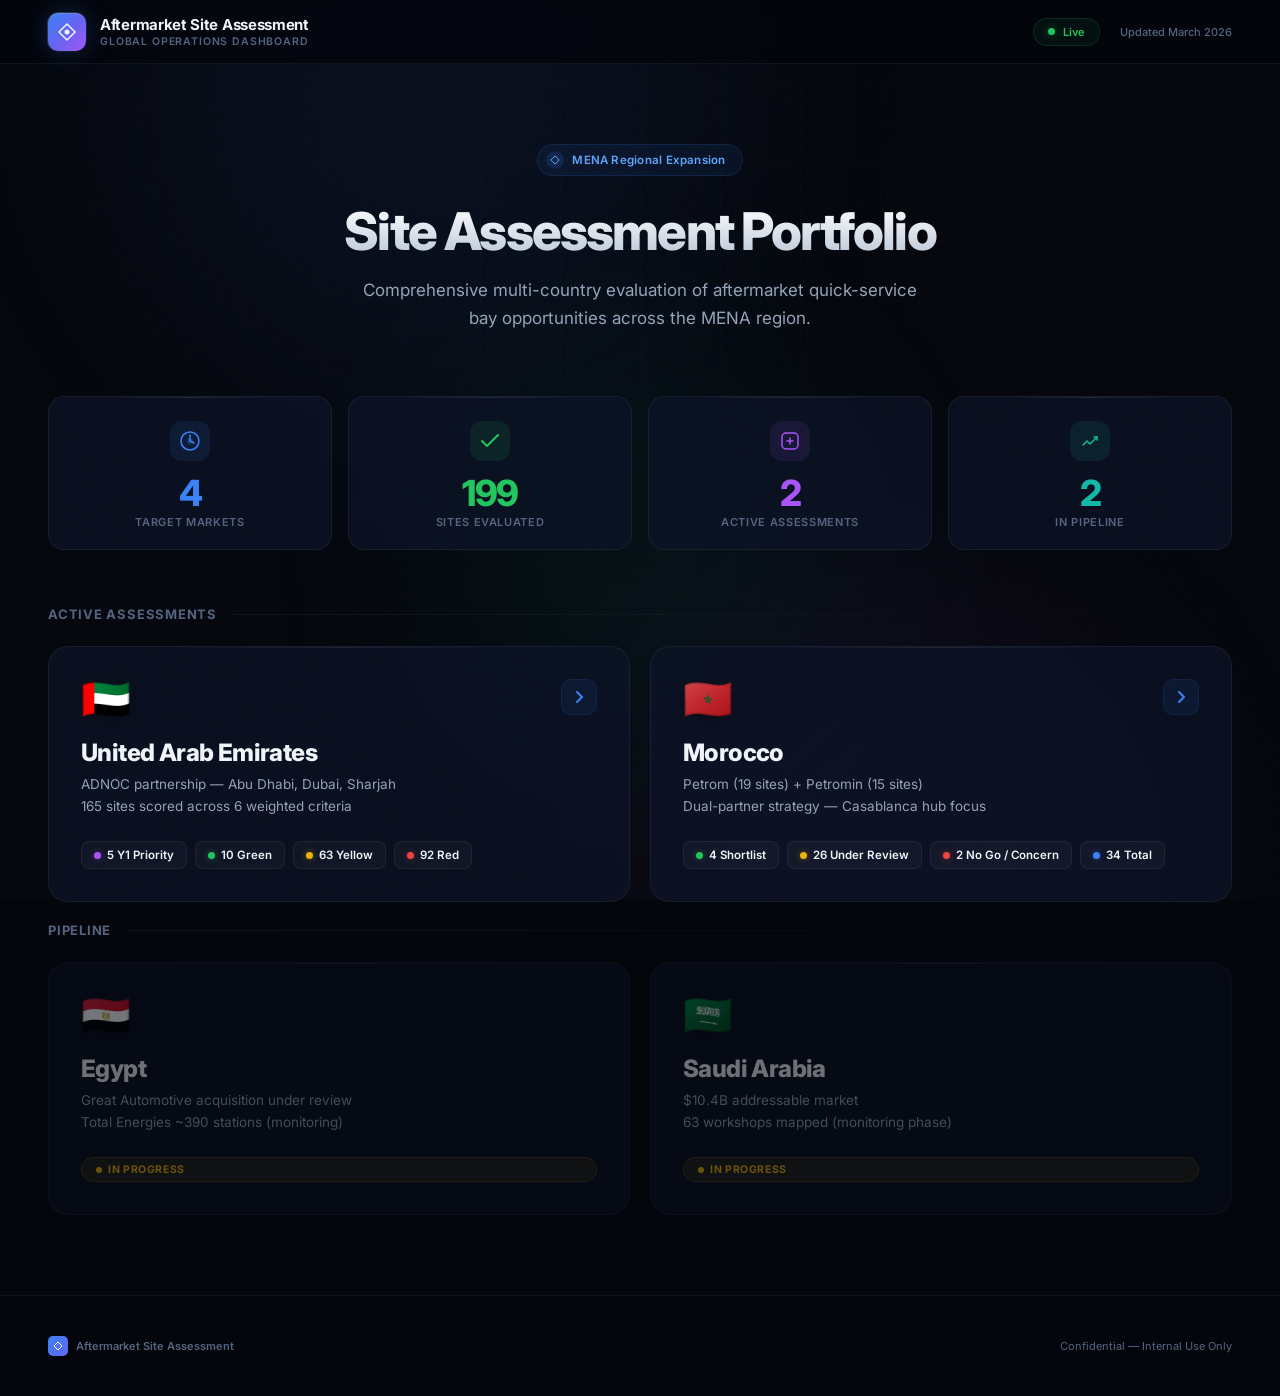
==== index.html @ eaaa72f8 "Aftermarket Site Assessment - UAE & Morocco Co-Authored-By: Claude Opus 4.6 (1M context) <noreply@an" ====
<!DOCTYPE html>
<html lang="en">
<head>
<meta charset="UTF-8">
<meta name="viewport" content="width=device-width, initial-scale=1.0">
<title>Aftermarket Site Assessment — Global Operations</title>
<style>
  @import url('https://fonts.googleapis.com/css2?family=Inter:wght@300;400;500;600;700;800;900&display=swap');

  *, *::before, *::after { box-sizing: border-box; margin: 0; padding: 0; }

  :root {
    --bg-primary: #04060c;
    --bg-secondary: #080c1a;
    --bg-card: rgba(14, 20, 40, 0.7);
    --bg-card-solid: #0e1428;
    --bg-card-hover: rgba(22, 30, 60, 0.8);
    --border: rgba(255,255,255,0.06);
    --border-hover: rgba(59, 130, 246, 0.3);
    --text-primary: #f0f4f8;
    --text-secondary: #94a3b8;
    --text-muted: #556480;
    --accent: #3b82f6;
    --accent-light: #60a5fa;
    --accent-soft: rgba(59, 130, 246, 0.08);
    --green: #22c55e;
    --green-soft: rgba(34,197,94,0.1);
    --yellow: #eab308;
    --yellow-soft: rgba(234,179,8,0.1);
    --red: #ef4444;
    --red-soft: rgba(239,68,68,0.1);
    --purple: #a855f7;
    --purple-soft: rgba(168,85,247,0.1);
    --teal: #14b8a6;
    --teal-soft: rgba(20,184,166,0.1);
    --glass: rgba(255,255,255,0.03);
    --glass-border: rgba(255,255,255,0.06);
  }

  html { scroll-behavior: smooth; }

  body {
    font-family: 'Inter', -apple-system, BlinkMacSystemFont, 'Segoe UI', sans-serif;
    background: var(--bg-primary);
    color: var(--text-primary);
    min-height: 100vh;
    overflow-x: hidden;
    -webkit-font-smoothing: antialiased;
    -moz-osx-font-smoothing: grayscale;
  }

  /* ─── Ambient Background ─── */
  .ambient-bg {
    position: fixed;
    inset: 0;
    z-index: 0;
    pointer-events: none;
    overflow: hidden;
  }

  .ambient-bg .orb {
    position: absolute;
    border-radius: 50%;
    filter: blur(120px);
    opacity: 0.07;
    animation: orbFloat 20s ease-in-out infinite;
  }

  .ambient-bg .orb-1 {
    width: 600px; height: 600px;
    background: #3b82f6;
    top: -200px; left: 10%;
    animation-delay: 0s;
  }

  .ambient-bg .orb-2 {
    width: 500px; height: 500px;
    background: #a855f7;
    bottom: -200px; right: 10%;
    animation-delay: -7s;
    animation-duration: 25s;
  }

  .ambient-bg .orb-3 {
    width: 400px; height: 400px;
    background: #14b8a6;
    top: 40%; left: 50%;
    transform: translateX(-50%);
    animation-delay: -14s;
    animation-duration: 30s;
  }

  @keyframes orbFloat {
    0%, 100% { transform: translate(0, 0) scale(1); }
    25% { transform: translate(40px, -30px) scale(1.05); }
    50% { transform: translate(-20px, 40px) scale(0.95); }
    75% { transform: translate(30px, 20px) scale(1.02); }
  }

  .grid-overlay {
    position: fixed;
    inset: 0;
    z-index: 0;
    pointer-events: none;
    background-image:
      linear-gradient(rgba(255,255,255,0.015) 1px, transparent 1px),
      linear-gradient(90deg, rgba(255,255,255,0.015) 1px, transparent 1px);
    background-size: 80px 80px;
    mask-image: radial-gradient(ellipse 70% 60% at 50% 30%, black 20%, transparent 70%);
    -webkit-mask-image: radial-gradient(ellipse 70% 60% at 50% 30%, black 20%, transparent 70%);
  }

  /* ─── Noise texture ─── */
  .noise {
    position: fixed;
    inset: 0;
    z-index: 0;
    pointer-events: none;
    opacity: 0.03;
    background-image: url("data:image/svg+xml,%3Csvg viewBox='0 0 256 256' xmlns='http://www.w3.org/2000/svg'%3E%3Cfilter id='noiseFilter'%3E%3CfeTurbulence type='fractalNoise' baseFrequency='0.9' numOctaves='4' stitchTiles='stitch'/%3E%3C/filter%3E%3Crect width='100%25' height='100%25' filter='url(%23noiseFilter)'/%3E%3C/svg%3E");
    background-repeat: repeat;
    background-size: 256px 256px;
  }

  /* ─── Top Navigation ─── */
  .top-bar {
    position: sticky;
    top: 0;
    z-index: 100;
    display: flex;
    align-items: center;
    justify-content: space-between;
    padding: 0 48px;
    height: 64px;
    border-bottom: 1px solid var(--border);
    background: rgba(4, 6, 12, 0.8);
    backdrop-filter: blur(24px) saturate(1.4);
    -webkit-backdrop-filter: blur(24px) saturate(1.4);
  }

  .brand {
    display: flex;
    align-items: center;
    gap: 14px;
  }

  .brand-mark {
    width: 38px;
    height: 38px;
    border-radius: 10px;
    background: linear-gradient(135deg, #3b82f6 0%, #6366f1 50%, #a855f7 100%);
    display: flex;
    align-items: center;
    justify-content: center;
    box-shadow: 0 0 24px rgba(59, 130, 246, 0.25), inset 0 1px 0 rgba(255,255,255,0.15);
    position: relative;
  }

  .brand-mark::after {
    content: '';
    position: absolute;
    inset: -1px;
    border-radius: 11px;
    background: linear-gradient(135deg, rgba(255,255,255,0.2), transparent);
    mask: linear-gradient(#000 0 0) content-box, linear-gradient(#000 0 0);
    -webkit-mask-composite: xor;
    mask-composite: exclude;
    padding: 1px;
  }

  .brand-text h1 {
    font-size: 15px;
    font-weight: 700;
    letter-spacing: -0.02em;
    color: var(--text-primary);
  }

  .brand-text p {
    font-size: 10.5px;
    color: var(--text-muted);
    letter-spacing: 0.08em;
    text-transform: uppercase;
    font-weight: 600;
    margin-top: 1px;
  }

  .nav-right {
    display: flex;
    align-items: center;
    gap: 20px;
  }

  .nav-status {
    display: flex;
    align-items: center;
    gap: 8px;
    padding: 6px 14px;
    border-radius: 100px;
    background: rgba(34,197,94,0.06);
    border: 1px solid rgba(34,197,94,0.15);
  }

  .status-dot {
    width: 7px;
    height: 7px;
    border-radius: 50%;
    background: var(--green);
    box-shadow: 0 0 8px rgba(34,197,94,0.5);
    animation: statusPulse 2.5s ease-in-out infinite;
  }

  @keyframes statusPulse {
    0%, 100% { opacity: 1; box-shadow: 0 0 6px rgba(34,197,94,0.4); }
    50% { opacity: 0.6; box-shadow: 0 0 12px rgba(34,197,94,0.6); }
  }

  .nav-status span {
    font-size: 11px;
    font-weight: 600;
    color: var(--green);
    letter-spacing: 0.01em;
  }

  .nav-date {
    font-size: 11px;
    color: var(--text-muted);
    font-weight: 500;
  }

  /* ─── Main Container ─── */
  .main {
    position: relative;
    z-index: 1;
    max-width: 1280px;
    margin: 0 auto;
    padding: 0 48px;
  }

  /* ─── Hero ─── */
  .hero {
    padding: 80px 0 64px;
    text-align: center;
    position: relative;
  }

  .hero-badge {
    display: inline-flex;
    align-items: center;
    gap: 8px;
    padding: 6px 16px 6px 8px;
    border-radius: 100px;
    background: var(--accent-soft);
    border: 1px solid rgba(59,130,246,0.15);
    margin-bottom: 28px;
    animation: fadeInUp 0.6s ease-out;
  }

  .hero-badge-dot {
    width: 18px;
    height: 18px;
    border-radius: 50%;
    background: rgba(59,130,246,0.15);
    display: flex;
    align-items: center;
    justify-content: center;
  }

  .hero-badge-dot svg {
    width: 10px;
    height: 10px;
  }

  .hero-badge span {
    font-size: 11.5px;
    font-weight: 600;
    color: var(--accent-light);
    letter-spacing: 0.02em;
  }

  .hero h2 {
    font-size: 52px;
    font-weight: 800;
    letter-spacing: -0.035em;
    line-height: 1.08;
    margin-bottom: 16px;
    background: linear-gradient(180deg, #ffffff 0%, #b8c5d6 100%);
    -webkit-background-clip: text;
    -webkit-text-fill-color: transparent;
    background-clip: text;
    animation: fadeInUp 0.6s ease-out 0.1s both;
  }

  .hero p {
    font-size: 17px;
    color: var(--text-secondary);
    max-width: 560px;
    margin: 0 auto;
    line-height: 1.65;
    font-weight: 400;
    animation: fadeInUp 0.6s ease-out 0.2s both;
  }

  @keyframes fadeInUp {
    from { opacity: 0; transform: translateY(16px); }
    to { opacity: 1; transform: translateY(0); }
  }

  /* ─── KPI Strip ─── */
  .kpi-strip {
    display: grid;
    grid-template-columns: repeat(4, 1fr);
    gap: 16px;
    margin-bottom: 56px;
    animation: fadeInUp 0.6s ease-out 0.3s both;
  }

  .kpi-card {
    position: relative;
    background: var(--bg-card);
    border: 1px solid var(--border);
    border-radius: 16px;
    padding: 24px 20px 20px;
    text-align: center;
    backdrop-filter: blur(12px);
    transition: all 0.3s cubic-bezier(0.4, 0, 0.2, 1);
    overflow: hidden;
  }

  .kpi-card::before {
    content: '';
    position: absolute;
    top: 0;
    left: 50%;
    transform: translateX(-50%);
    width: 60%;
    height: 1px;
    background: linear-gradient(90deg, transparent, rgba(255,255,255,0.1), transparent);
  }

  .kpi-card:hover {
    border-color: var(--border-hover);
    transform: translateY(-2px);
    box-shadow: 0 8px 32px rgba(59, 130, 246, 0.06);
  }

  .kpi-icon {
    width: 40px;
    height: 40px;
    border-radius: 12px;
    display: flex;
    align-items: center;
    justify-content: center;
    margin: 0 auto 14px;
  }

  .kpi-icon.blue { background: rgba(59,130,246,0.1); }
  .kpi-icon.green { background: rgba(34,197,94,0.1); }
  .kpi-icon.purple { background: rgba(168,85,247,0.1); }
  .kpi-icon.teal { background: rgba(20,184,166,0.1); }

  .kpi-val {
    font-size: 36px;
    font-weight: 800;
    letter-spacing: -0.03em;
    margin-bottom: 4px;
    line-height: 1;
  }

  .kpi-val.blue { color: var(--accent); }
  .kpi-val.green { color: var(--green); }
  .kpi-val.purple { color: var(--purple); }
  .kpi-val.teal { color: var(--teal); }

  .kpi-label {
    font-size: 11px;
    color: var(--text-muted);
    text-transform: uppercase;
    letter-spacing: 0.06em;
    font-weight: 600;
  }

  /* ─── Section Divider ─── */
  .section-header {
    display: flex;
    align-items: center;
    gap: 16px;
    margin-bottom: 24px;
    animation: fadeInUp 0.6s ease-out 0.4s both;
  }

  .section-header h3 {
    font-size: 13px;
    font-weight: 700;
    text-transform: uppercase;
    letter-spacing: 0.06em;
    color: var(--text-muted);
    white-space: nowrap;
  }

  .section-header .line {
    flex: 1;
    height: 1px;
    background: linear-gradient(90deg, var(--border), transparent);
  }

  /* ─── Country Cards ─── */
  .countries-grid {
    display: grid;
    grid-template-columns: repeat(2, 1fr);
    gap: 20px;
    margin-bottom: 20px;
    animation: fadeInUp 0.6s ease-out 0.45s both;
  }

  .country-card {
    position: relative;
    background: var(--bg-card);
    border: 1px solid var(--border);
    border-radius: 20px;
    padding: 32px;
    overflow: hidden;
    transition: all 0.35s cubic-bezier(0.4, 0, 0.2, 1);
    cursor: pointer;
    text-decoration: none;
    color: inherit;
    display: flex;
    flex-direction: column;
    backdrop-filter: blur(12px);
  }

  .country-card::before {
    content: '';
    position: absolute;
    inset: 0;
    border-radius: 20px;
    background: linear-gradient(135deg, rgba(59,130,246,0.04) 0%, transparent 50%);
    opacity: 0;
    transition: opacity 0.35s;
  }

  .country-card::after {
    content: '';
    position: absolute;
    top: 0;
    left: 20%;
    right: 20%;
    height: 1px;
    background: linear-gradient(90deg, transparent, rgba(255,255,255,0.08), transparent);
  }

  .country-card:hover {
    border-color: rgba(59,130,246,0.3);
    transform: translateY(-4px);
    box-shadow:
      0 16px 48px rgba(59, 130, 246, 0.08),
      0 0 0 1px rgba(59, 130, 246, 0.05);
  }

  .country-card:hover::before { opacity: 1; }

  .country-card.disabled {
    cursor: default;
    opacity: 0.45;
  }

  .country-card.disabled:hover {
    border-color: var(--border);
    transform: none;
    box-shadow: none;
  }

  .country-card.disabled:hover::before { opacity: 0; }

  .card-top {
    display: flex;
    align-items: flex-start;
    justify-content: space-between;
    margin-bottom: 20px;
  }

  .country-flag {
    font-size: 40px;
    line-height: 1;
    filter: drop-shadow(0 2px 8px rgba(0,0,0,0.3));
  }

  .country-arrow {
    width: 36px;
    height: 36px;
    border-radius: 10px;
    background: var(--accent-soft);
    border: 1px solid rgba(59,130,246,0.1);
    display: flex;
    align-items: center;
    justify-content: center;
    transition: all 0.25s;
    flex-shrink: 0;
  }

  .country-card:hover .country-arrow {
    background: var(--accent);
    border-color: var(--accent);
    box-shadow: 0 4px 16px rgba(59,130,246,0.3);
  }

  .country-card:hover .country-arrow svg path { stroke: #fff; }

  .country-name {
    font-size: 24px;
    font-weight: 800;
    letter-spacing: -0.025em;
    margin-bottom: 6px;
    line-height: 1.2;
  }

  .country-subtitle {
    font-size: 13.5px;
    color: var(--text-secondary);
    margin-bottom: 24px;
    line-height: 1.6;
  }

  .country-stats {
    display: flex;
    gap: 8px;
    flex-wrap: wrap;
    margin-top: auto;
  }

  .country-stat {
    display: flex;
    align-items: center;
    gap: 6px;
    font-size: 11.5px;
    font-weight: 600;
    padding: 6px 12px;
    border-radius: 8px;
    background: var(--glass);
    border: 1px solid var(--glass-border);
    transition: background 0.2s;
  }

  .country-card:hover .country-stat {
    background: rgba(255,255,255,0.05);
  }

  .stat-dot {
    width: 7px;
    height: 7px;
    border-radius: 50%;
    flex-shrink: 0;
  }

  .stat-dot.green { background: var(--green); box-shadow: 0 0 6px rgba(34,197,94,0.4); }
  .stat-dot.yellow { background: var(--yellow); box-shadow: 0 0 6px rgba(234,179,8,0.4); }
  .stat-dot.red { background: var(--red); box-shadow: 0 0 6px rgba(239,68,68,0.4); }
  .stat-dot.purple { background: var(--purple); box-shadow: 0 0 6px rgba(168,85,247,0.4); }
  .stat-dot.blue { background: var(--accent); box-shadow: 0 0 6px rgba(59,130,246,0.4); }

  .in-progress-badge {
    display: inline-flex;
    align-items: center;
    gap: 6px;
    padding: 5px 14px;
    border-radius: 100px;
    font-size: 10.5px;
    font-weight: 700;
    text-transform: uppercase;
    letter-spacing: 0.06em;
    background: var(--yellow-soft);
    color: var(--yellow);
    border: 1px solid rgba(234, 179, 8, 0.2);
    margin-top: auto;
  }

  .in-progress-badge::before {
    content: '';
    width: 6px;
    height: 6px;
    border-radius: 50%;
    background: var(--yellow);
    animation: statusPulse 2s infinite;
  }

  /* ─── Pipeline Section ─── */
  .pipeline-grid {
    display: grid;
    grid-template-columns: repeat(2, 1fr);
    gap: 20px;
    margin-bottom: 80px;
    animation: fadeInUp 0.6s ease-out 0.55s both;
  }

  /* ─── Footer ─── */
  .footer {
    text-align: center;
    padding: 40px 0;
    font-size: 11px;
    color: var(--text-muted);
    border-top: 1px solid var(--border);
    position: relative;
    z-index: 1;
  }

  .footer-inner {
    max-width: 1280px;
    margin: 0 auto;
    padding: 0 48px;
    display: flex;
    align-items: center;
    justify-content: space-between;
  }

  .footer-brand {
    display: flex;
    align-items: center;
    gap: 8px;
    font-weight: 600;
  }

  .footer-brand .mark {
    width: 20px;
    height: 20px;
    border-radius: 5px;
    background: linear-gradient(135deg, #3b82f6, #6366f1);
    display: flex;
    align-items: center;
    justify-content: center;
  }

  /* ─── Animated counter ─── */
  .counter { display: inline-block; }

  /* ─── Responsive ─── */
  @media (max-width: 1024px) {
    .main { padding: 0 32px; }
    .top-bar { padding: 0 32px; }
    .hero h2 { font-size: 40px; }
  }

  @media (max-width: 768px) {
    .main { padding: 0 20px; }
    .top-bar { padding: 0 20px; }
    .hero { padding: 48px 0 40px; }
    .hero h2 { font-size: 30px; }
    .hero p { font-size: 15px; }
    .kpi-strip { grid-template-columns: repeat(2, 1fr); gap: 10px; }
    .kpi-val { font-size: 28px; }
    .countries-grid, .pipeline-grid { grid-template-columns: 1fr; }
    .country-card { padding: 24px; }
    .country-name { font-size: 20px; }
    .footer-inner { flex-direction: column; gap: 12px; }
  }

  /* ─── Reveal animations ─── */
  .reveal {
    opacity: 0;
    transform: translateY(20px);
    transition: opacity 0.6s ease-out, transform 0.6s ease-out;
  }

  .reveal.visible {
    opacity: 1;
    transform: translateY(0);
  }
</style>
</head>
<body>

<div class="ambient-bg">
  <div class="orb orb-1"></div>
  <div class="orb orb-2"></div>
  <div class="orb orb-3"></div>
</div>
<div class="grid-overlay"></div>
<div class="noise"></div>

<!-- ─── Top Bar ─── -->
<header class="top-bar">
  <div class="brand">
    <div class="brand-mark">
      <svg width="20" height="20" viewBox="0 0 20 20" fill="none">
        <path d="M10 2L18 10L10 18L2 10L10 2Z" stroke="rgba(255,255,255,0.9)" stroke-width="1.5" fill="none"/>
        <circle cx="10" cy="10" r="2.5" fill="rgba(255,255,255,0.9)"/>
      </svg>
    </div>
    <div class="brand-text">
      <h1>Aftermarket Site Assessment</h1>
      <p>Global Operations Dashboard</p>
    </div>
  </div>
  <div class="nav-right">
    <div class="nav-status">
      <div class="status-dot"></div>
      <span>Live</span>
    </div>
    <div class="nav-date">Updated March 2026</div>
  </div>
</header>

<!-- ─── Main Content ─── -->
<main class="main">

  <!-- Hero -->
  <section class="hero">
    <div class="hero-badge">
      <div class="hero-badge-dot">
        <svg viewBox="0 0 12 12" fill="none"><path d="M6 1L11 6L6 11L1 6L6 1Z" stroke="#60a5fa" stroke-width="1.2"/></svg>
      </div>
      <span>MENA Regional Expansion</span>
    </div>
    <h2>Site Assessment Portfolio</h2>
    <p>Comprehensive multi-country evaluation of aftermarket quick-service bay opportunities across the MENA region.</p>
  </section>

  <!-- KPIs -->
  <section class="kpi-strip">
    <div class="kpi-card">
      <div class="kpi-icon blue">
        <svg width="20" height="20" viewBox="0 0 20 20" fill="none"><path d="M10 1C5 1 1 5 1 10s4 9 9 9 9-4 9-9-4-9-9-9z" stroke="#3b82f6" stroke-width="1.5" fill="none"/><circle cx="10" cy="10" r="3" fill="#3b82f6" opacity="0.3"/><path d="M10 4v6l4 2" stroke="#3b82f6" stroke-width="1.5" stroke-linecap="round"/></svg>
      </div>
      <div class="kpi-val blue"><span class="counter" data-target="4">0</span></div>
      <div class="kpi-label">Target Markets</div>
    </div>
    <div class="kpi-card">
      <div class="kpi-icon green">
        <svg width="20" height="20" viewBox="0 0 20 20" fill="none"><path d="M2 10l5 5 11-11" stroke="#22c55e" stroke-width="2" stroke-linecap="round" stroke-linejoin="round"/></svg>
      </div>
      <div class="kpi-val green"><span class="counter" data-target="199">0</span></div>
      <div class="kpi-label">Sites Evaluated</div>
    </div>
    <div class="kpi-card">
      <div class="kpi-icon purple">
        <svg width="20" height="20" viewBox="0 0 20 20" fill="none"><rect x="2" y="2" width="16" height="16" rx="4" stroke="#a855f7" stroke-width="1.5" fill="none"/><path d="M7 10h6M10 7v6" stroke="#a855f7" stroke-width="1.5" stroke-linecap="round"/></svg>
      </div>
      <div class="kpi-val purple"><span class="counter" data-target="2">0</span></div>
      <div class="kpi-label">Active Assessments</div>
    </div>
    <div class="kpi-card">
      <div class="kpi-icon teal">
        <svg width="20" height="20" viewBox="0 0 20 20" fill="none"><path d="M3 14l4-4 3 3 7-7" stroke="#14b8a6" stroke-width="1.5" stroke-linecap="round" stroke-linejoin="round"/><path d="M14 6h3v3" stroke="#14b8a6" stroke-width="1.5" stroke-linecap="round" stroke-linejoin="round"/></svg>
      </div>
      <div class="kpi-val teal"><span class="counter" data-target="2">0</span></div>
      <div class="kpi-label">In Pipeline</div>
    </div>
  </section>

  <!-- Active Assessments -->
  <div class="section-header">
    <h3>Active Assessments</h3>
    <div class="line"></div>
  </div>

  <div class="countries-grid">
    <!-- UAE -->
    <a href="uae.html" class="country-card">
      <div class="card-top">
        <span class="country-flag">&#x1F1E6;&#x1F1EA;</span>
        <div class="country-arrow">
          <svg width="16" height="16" viewBox="0 0 16 16" fill="none">
            <path d="M6 3L11 8L6 13" stroke="#3b82f6" stroke-width="2" stroke-linecap="round" stroke-linejoin="round"/>
          </svg>
        </div>
      </div>
      <div class="country-name">United Arab Emirates</div>
      <div class="country-subtitle">ADNOC partnership — Abu Dhabi, Dubai, Sharjah<br>165 sites scored across 6 weighted criteria</div>
      <div class="country-stats">
        <div class="country-stat"><span class="stat-dot purple"></span>5 Y1 Priority</div>
        <div class="country-stat"><span class="stat-dot green"></span>10 Green</div>
        <div class="country-stat"><span class="stat-dot yellow"></span>63 Yellow</div>
        <div class="country-stat"><span class="stat-dot red"></span>92 Red</div>
      </div>
    </a>

    <!-- Morocco -->
    <a href="morocco.html" class="country-card">
      <div class="card-top">
        <span class="country-flag">&#x1F1F2;&#x1F1E6;</span>
        <div class="country-arrow">
          <svg width="16" height="16" viewBox="0 0 16 16" fill="none">
            <path d="M6 3L11 8L6 13" stroke="#3b82f6" stroke-width="2" stroke-linecap="round" stroke-linejoin="round"/>
          </svg>
        </div>
      </div>
      <div class="country-name">Morocco</div>
      <div class="country-subtitle">Petrom (19 sites) + Petromin (15 sites)<br>Dual-partner strategy — Casablanca hub focus</div>
      <div class="country-stats">
        <div class="country-stat"><span class="stat-dot green"></span>4 Shortlist</div>
        <div class="country-stat"><span class="stat-dot yellow"></span>26 Under Review</div>
        <div class="country-stat"><span class="stat-dot red"></span>2 No Go / Concern</div>
        <div class="country-stat"><span class="stat-dot blue"></span>34 Total</div>
      </div>
    </a>
  </div>

  <!-- Pipeline -->
  <div class="section-header reveal">
    <h3>Pipeline</h3>
    <div class="line"></div>
  </div>

  <div class="pipeline-grid reveal">
    <!-- Egypt -->
    <div class="country-card disabled">
      <div class="card-top">
        <span class="country-flag">&#x1F1EA;&#x1F1EC;</span>
      </div>
      <div class="country-name">Egypt</div>
      <div class="country-subtitle">Great Automotive acquisition under review<br>Total Energies ~390 stations (monitoring)</div>
      <div class="in-progress-badge">In Progress</div>
    </div>

    <!-- Saudi Arabia -->
    <div class="country-card disabled">
      <div class="card-top">
        <span class="country-flag">&#x1F1F8;&#x1F1E6;</span>
      </div>
      <div class="country-name">Saudi Arabia</div>
      <div class="country-subtitle">$10.4B addressable market<br>63 workshops mapped (monitoring phase)</div>
      <div class="in-progress-badge">In Progress</div>
    </div>
  </div>

</main>

<!-- ─── Footer ─── -->
<footer class="footer">
  <div class="footer-inner">
    <div class="footer-brand">
      <div class="mark">
        <svg width="10" height="10" viewBox="0 0 20 20" fill="none">
          <path d="M10 2L18 10L10 18L2 10L10 2Z" stroke="#fff" stroke-width="2" fill="none"/>
        </svg>
      </div>
      Aftermarket Site Assessment
    </div>
    <span>Confidential — Internal Use Only</span>
  </div>
</footer>

<script>
// Animated counters
function animateCounters() {
  document.querySelectorAll('.counter').forEach(counter => {
    const target = +counter.dataset.target;
    const duration = 1200;
    const start = performance.now();
    function update(now) {
      const elapsed = now - start;
      const progress = Math.min(elapsed / duration, 1);
      const eased = 1 - Math.pow(1 - progress, 3);
      counter.textContent = Math.round(eased * target);
      if (progress < 1) requestAnimationFrame(update);
    }
    requestAnimationFrame(update);
  });
}

// Reveal on scroll
const observer = new IntersectionObserver((entries) => {
  entries.forEach(entry => {
    if (entry.isIntersecting) {
      entry.target.classList.add('visible');
    }
  });
}, { threshold: 0.1 });

document.querySelectorAll('.reveal').forEach(el => observer.observe(el));

// Init
setTimeout(animateCounters, 400);
</script>
</body>
</html>
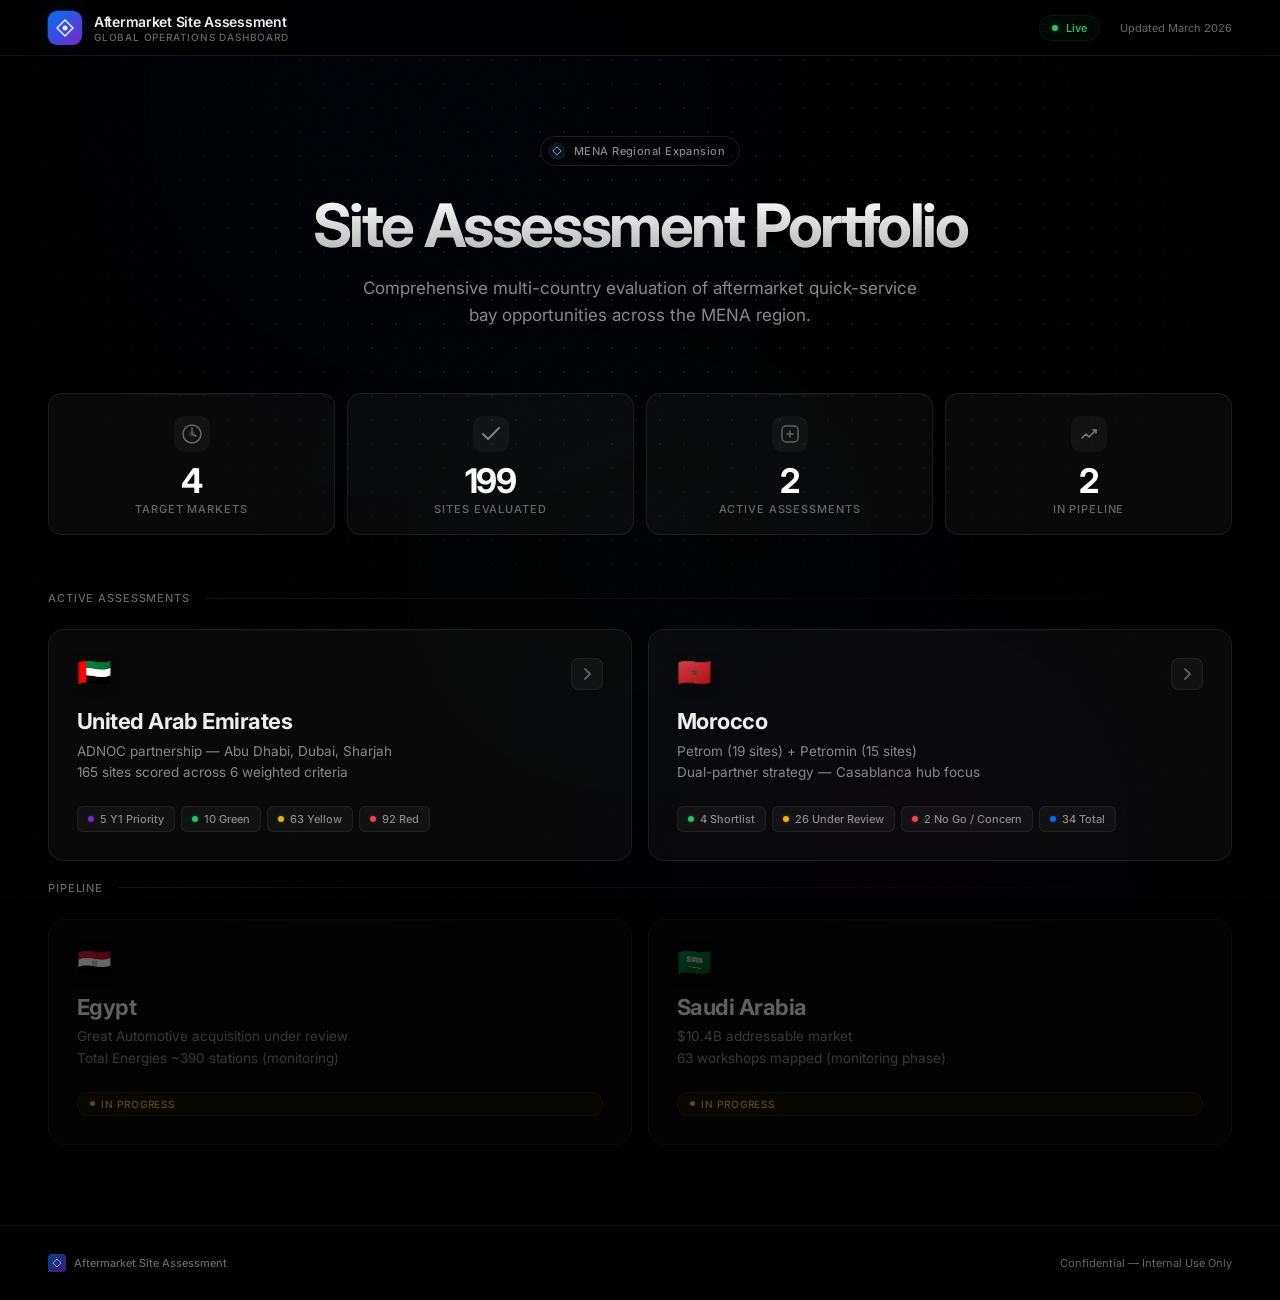
==== commit c5aa29a0: "Premium redesign: Linear/Vercel-quality visual upgrade across all pages Co-Authored-By: Claude Opus " ====
--- a/index.html
+++ b/index.html
@@ -10,30 +10,30 @@
   *, *::before, *::after { box-sizing: border-box; margin: 0; padding: 0; }
 
   :root {
-    --bg-primary: #04060c;
-    --bg-secondary: #080c1a;
-    --bg-card: rgba(14, 20, 40, 0.7);
-    --bg-card-solid: #0e1428;
-    --bg-card-hover: rgba(22, 30, 60, 0.8);
-    --border: rgba(255,255,255,0.06);
-    --border-hover: rgba(59, 130, 246, 0.3);
-    --text-primary: #f0f4f8;
-    --text-secondary: #94a3b8;
-    --text-muted: #556480;
-    --accent: #3b82f6;
-    --accent-light: #60a5fa;
-    --accent-soft: rgba(59, 130, 246, 0.08);
+    --bg-primary: #000000;
+    --bg-secondary: #0a0a0a;
+    --bg-card: rgba(255,255,255,0.03);
+    --bg-card-solid: #0a0a0a;
+    --bg-card-hover: rgba(255,255,255,0.05);
+    --border: rgba(255,255,255,0.08);
+    --border-hover: rgba(255,255,255,0.12);
+    --text-primary: #ededed;
+    --text-secondary: #888888;
+    --text-muted: #666666;
+    --accent: #0070f3;
+    --accent-light: #3291ff;
+    --accent-soft: rgba(0,112,243,0.08);
     --green: #22c55e;
-    --green-soft: rgba(34,197,94,0.1);
+    --green-soft: rgba(34,197,94,0.08);
     --yellow: #eab308;
-    --yellow-soft: rgba(234,179,8,0.1);
+    --yellow-soft: rgba(234,179,8,0.08);
     --red: #ef4444;
-    --red-soft: rgba(239,68,68,0.1);
-    --purple: #a855f7;
-    --purple-soft: rgba(168,85,247,0.1);
+    --red-soft: rgba(239,68,68,0.08);
+    --purple: #7928ca;
+    --purple-soft: rgba(121,40,202,0.08);
     --teal: #14b8a6;
-    --teal-soft: rgba(20,184,166,0.1);
-    --glass: rgba(255,255,255,0.03);
+    --teal-soft: rgba(20,184,166,0.08);
+    --glass: rgba(255,255,255,0.04);
     --glass-border: rgba(255,255,255,0.06);
   }
 
@@ -61,21 +61,21 @@
   .ambient-bg .orb {
     position: absolute;
     border-radius: 50%;
-    filter: blur(120px);
-    opacity: 0.07;
+    filter: blur(150px);
+    opacity: 0.04;
     animation: orbFloat 20s ease-in-out infinite;
   }
 
   .ambient-bg .orb-1 {
     width: 600px; height: 600px;
-    background: #3b82f6;
+    background: #0070f3;
     top: -200px; left: 10%;
     animation-delay: 0s;
   }
 
   .ambient-bg .orb-2 {
     width: 500px; height: 500px;
-    background: #a855f7;
+    background: #7928ca;
     bottom: -200px; right: 10%;
     animation-delay: -7s;
     animation-duration: 25s;
@@ -97,15 +97,14 @@
     75% { transform: translate(30px, 20px) scale(1.02); }
   }
 
+  /* Dot grid instead of line grid */
   .grid-overlay {
     position: fixed;
     inset: 0;
     z-index: 0;
     pointer-events: none;
-    background-image:
-      linear-gradient(rgba(255,255,255,0.015) 1px, transparent 1px),
-      linear-gradient(90deg, rgba(255,255,255,0.015) 1px, transparent 1px);
-    background-size: 80px 80px;
+    background-image: radial-gradient(circle, rgba(255,255,255,0.07) 1px, transparent 1px);
+    background-size: 24px 24px;
     mask-image: radial-gradient(ellipse 70% 60% at 50% 30%, black 20%, transparent 70%);
     -webkit-mask-image: radial-gradient(ellipse 70% 60% at 50% 30%, black 20%, transparent 70%);
   }
@@ -116,7 +115,7 @@
     inset: 0;
     z-index: 0;
     pointer-events: none;
-    opacity: 0.03;
+    opacity: 0.015;
     background-image: url("data:image/svg+xml,%3Csvg viewBox='0 0 256 256' xmlns='http://www.w3.org/2000/svg'%3E%3Cfilter id='noiseFilter'%3E%3CfeTurbulence type='fractalNoise' baseFrequency='0.9' numOctaves='4' stitchTiles='stitch'/%3E%3C/filter%3E%3Crect width='100%25' height='100%25' filter='url(%23noiseFilter)'/%3E%3C/svg%3E");
     background-repeat: repeat;
     background-size: 256px 256px;
@@ -131,28 +130,39 @@
     align-items: center;
     justify-content: space-between;
     padding: 0 48px;
-    height: 64px;
+    height: 56px;
     border-bottom: 1px solid var(--border);
-    background: rgba(4, 6, 12, 0.8);
-    backdrop-filter: blur(24px) saturate(1.4);
-    -webkit-backdrop-filter: blur(24px) saturate(1.4);
+    background: rgba(0, 0, 0, 0.7);
+    backdrop-filter: blur(20px) saturate(1.2);
+    -webkit-backdrop-filter: blur(20px) saturate(1.2);
+  }
+
+  /* Subtle gradient line at the bottom of the top bar */
+  .top-bar::after {
+    content: '';
+    position: absolute;
+    bottom: -1px;
+    left: 0;
+    right: 0;
+    height: 1px;
+    background: linear-gradient(90deg, transparent, rgba(255,255,255,0.06), transparent);
   }
 
   .brand {
     display: flex;
     align-items: center;
-    gap: 14px;
+    gap: 12px;
   }
 
   .brand-mark {
-    width: 38px;
-    height: 38px;
-    border-radius: 10px;
-    background: linear-gradient(135deg, #3b82f6 0%, #6366f1 50%, #a855f7 100%);
+    width: 34px;
+    height: 34px;
+    border-radius: 9px;
+    background: linear-gradient(135deg, #0070f3 0%, #7928ca 100%);
     display: flex;
     align-items: center;
     justify-content: center;
-    box-shadow: 0 0 24px rgba(59, 130, 246, 0.25), inset 0 1px 0 rgba(255,255,255,0.15);
+    box-shadow: 0 0 20px rgba(0, 112, 243, 0.15);
     position: relative;
   }
 
@@ -160,8 +170,8 @@
     content: '';
     position: absolute;
     inset: -1px;
-    border-radius: 11px;
-    background: linear-gradient(135deg, rgba(255,255,255,0.2), transparent);
+    border-radius: 10px;
+    background: linear-gradient(135deg, rgba(255,255,255,0.15), transparent);
     mask: linear-gradient(#000 0 0) content-box, linear-gradient(#000 0 0);
     -webkit-mask-composite: xor;
     mask-composite: exclude;
@@ -169,18 +179,18 @@
   }
 
   .brand-text h1 {
-    font-size: 15px;
-    font-weight: 700;
+    font-size: 14px;
+    font-weight: 600;
     letter-spacing: -0.02em;
     color: var(--text-primary);
   }
 
   .brand-text p {
-    font-size: 10.5px;
+    font-size: 10px;
     color: var(--text-muted);
     letter-spacing: 0.08em;
     text-transform: uppercase;
-    font-weight: 600;
+    font-weight: 500;
     margin-top: 1px;
   }
 
@@ -194,29 +204,29 @@
     display: flex;
     align-items: center;
     gap: 8px;
-    padding: 6px 14px;
+    padding: 5px 12px;
     border-radius: 100px;
-    background: rgba(34,197,94,0.06);
-    border: 1px solid rgba(34,197,94,0.15);
+    background: rgba(34,197,94,0.04);
+    border: 1px solid rgba(34,197,94,0.1);
   }
 
   .status-dot {
-    width: 7px;
-    height: 7px;
+    width: 6px;
+    height: 6px;
     border-radius: 50%;
     background: var(--green);
-    box-shadow: 0 0 8px rgba(34,197,94,0.5);
+    box-shadow: 0 0 6px rgba(34,197,94,0.4);
     animation: statusPulse 2.5s ease-in-out infinite;
   }
 
   @keyframes statusPulse {
-    0%, 100% { opacity: 1; box-shadow: 0 0 6px rgba(34,197,94,0.4); }
-    50% { opacity: 0.6; box-shadow: 0 0 12px rgba(34,197,94,0.6); }
+    0%, 100% { opacity: 1; box-shadow: 0 0 6px rgba(34,197,94,0.3); }
+    50% { opacity: 0.5; box-shadow: 0 0 10px rgba(34,197,94,0.5); }
   }
 
   .nav-status span {
     font-size: 11px;
-    font-weight: 600;
+    font-weight: 500;
     color: var(--green);
     letter-spacing: 0.01em;
   }
@@ -224,7 +234,7 @@
   .nav-date {
     font-size: 11px;
     color: var(--text-muted);
-    font-weight: 500;
+    font-weight: 400;
   }
 
   /* ─── Main Container ─── */
@@ -247,19 +257,19 @@
     display: inline-flex;
     align-items: center;
     gap: 8px;
-    padding: 6px 16px 6px 8px;
+    padding: 5px 14px 5px 7px;
     border-radius: 100px;
-    background: var(--accent-soft);
-    border: 1px solid rgba(59,130,246,0.15);
+    background: transparent;
+    border: 1px solid rgba(255,255,255,0.1);
     margin-bottom: 28px;
-    animation: fadeInUp 0.6s ease-out;
+    animation: fadeInUp 0.8s cubic-bezier(0.16, 1, 0.3, 1);
   }
 
   .hero-badge-dot {
     width: 18px;
     height: 18px;
     border-radius: 50%;
-    background: rgba(59,130,246,0.15);
+    background: rgba(255,255,255,0.06);
     display: flex;
     align-items: center;
     justify-content: center;
@@ -271,23 +281,23 @@
   }
 
   .hero-badge span {
-    font-size: 11.5px;
-    font-weight: 600;
-    color: var(--accent-light);
-    letter-spacing: 0.02em;
+    font-size: 11px;
+    font-weight: 500;
+    color: var(--text-secondary);
+    letter-spacing: 0.04em;
   }
 
   .hero h2 {
-    font-size: 52px;
-    font-weight: 800;
-    letter-spacing: -0.035em;
-    line-height: 1.08;
-    margin-bottom: 16px;
-    background: linear-gradient(180deg, #ffffff 0%, #b8c5d6 100%);
+    font-size: 60px;
+    font-weight: 700;
+    letter-spacing: -0.04em;
+    line-height: 1.05;
+    margin-bottom: 18px;
+    background: linear-gradient(180deg, #ffffff 0%, rgba(255,255,255,0.7) 100%);
     -webkit-background-clip: text;
     -webkit-text-fill-color: transparent;
     background-clip: text;
-    animation: fadeInUp 0.6s ease-out 0.1s both;
+    animation: fadeInUp 0.8s cubic-bezier(0.16, 1, 0.3, 1) 0.1s both;
   }
 
   .hero p {
@@ -295,9 +305,9 @@
     color: var(--text-secondary);
     max-width: 560px;
     margin: 0 auto;
-    line-height: 1.65;
+    line-height: 1.6;
     font-weight: 400;
-    animation: fadeInUp 0.6s ease-out 0.2s both;
+    animation: fadeInUp 0.8s cubic-bezier(0.16, 1, 0.3, 1) 0.2s both;
   }
 
   @keyframes fadeInUp {
@@ -309,20 +319,20 @@
   .kpi-strip {
     display: grid;
     grid-template-columns: repeat(4, 1fr);
-    gap: 16px;
+    gap: 12px;
     margin-bottom: 56px;
-    animation: fadeInUp 0.6s ease-out 0.3s both;
+    animation: fadeInUp 0.8s cubic-bezier(0.16, 1, 0.3, 1) 0.3s both;
   }
 
   .kpi-card {
     position: relative;
     background: var(--bg-card);
     border: 1px solid var(--border);
-    border-radius: 16px;
-    padding: 24px 20px 20px;
+    border-radius: 14px;
+    padding: 22px 18px 18px;
     text-align: center;
-    backdrop-filter: blur(12px);
-    transition: all 0.3s cubic-bezier(0.4, 0, 0.2, 1);
+    backdrop-filter: blur(20px);
+    transition: all 0.35s cubic-bezier(0.16, 1, 0.3, 1);
     overflow: hidden;
   }
 
@@ -332,51 +342,71 @@
     top: 0;
     left: 50%;
     transform: translateX(-50%);
-    width: 60%;
+    width: 50%;
     height: 1px;
-    background: linear-gradient(90deg, transparent, rgba(255,255,255,0.1), transparent);
+    background: linear-gradient(90deg, transparent, rgba(255,255,255,0.08), transparent);
   }
 
   .kpi-card:hover {
     border-color: var(--border-hover);
-    transform: translateY(-2px);
-    box-shadow: 0 8px 32px rgba(59, 130, 246, 0.06);
+    transform: translateY(-2px) scale(1.01);
+    box-shadow: 0 0 40px rgba(255,255,255,0.03);
   }
 
   .kpi-icon {
-    width: 40px;
-    height: 40px;
-    border-radius: 12px;
+    width: 36px;
+    height: 36px;
+    border-radius: 10px;
     display: flex;
     align-items: center;
     justify-content: center;
-    margin: 0 auto 14px;
-  }
-
-  .kpi-icon.blue { background: rgba(59,130,246,0.1); }
-  .kpi-icon.green { background: rgba(34,197,94,0.1); }
-  .kpi-icon.purple { background: rgba(168,85,247,0.1); }
-  .kpi-icon.teal { background: rgba(20,184,166,0.1); }
+    margin: 0 auto 12px;
+    transition: all 0.35s cubic-bezier(0.16, 1, 0.3, 1);
+  }
+
+  .kpi-icon.blue { background: rgba(255,255,255,0.04); }
+  .kpi-icon.green { background: rgba(255,255,255,0.04); }
+  .kpi-icon.purple { background: rgba(255,255,255,0.04); }
+  .kpi-icon.teal { background: rgba(255,255,255,0.04); }
+
+  /* Monochrome icons: desaturate by default, accent on hover */
+  .kpi-icon svg {
+    opacity: 0.5;
+    transition: all 0.35s cubic-bezier(0.16, 1, 0.3, 1);
+    filter: grayscale(1) brightness(1.5);
+  }
+
+  .kpi-card:hover .kpi-icon svg {
+    opacity: 1;
+    filter: grayscale(0) brightness(1);
+  }
+
+  .kpi-card:hover .kpi-icon.blue { background: rgba(0,112,243,0.1); }
+  .kpi-card:hover .kpi-icon.green { background: rgba(34,197,94,0.1); }
+  .kpi-card:hover .kpi-icon.purple { background: rgba(121,40,202,0.1); }
+  .kpi-card:hover .kpi-icon.teal { background: rgba(20,184,166,0.1); }
 
   .kpi-val {
-    font-size: 36px;
-    font-weight: 800;
+    font-size: 34px;
+    font-weight: 700;
     letter-spacing: -0.03em;
     margin-bottom: 4px;
     line-height: 1;
-  }
-
-  .kpi-val.blue { color: var(--accent); }
-  .kpi-val.green { color: var(--green); }
-  .kpi-val.purple { color: var(--purple); }
-  .kpi-val.teal { color: var(--teal); }
+    color: #ffffff;
+  }
+
+  /* All KPI values are white — monochrome aesthetic */
+  .kpi-val.blue { color: #ffffff; }
+  .kpi-val.green { color: #ffffff; }
+  .kpi-val.purple { color: #ffffff; }
+  .kpi-val.teal { color: #ffffff; }
 
   .kpi-label {
     font-size: 11px;
     color: var(--text-muted);
     text-transform: uppercase;
-    letter-spacing: 0.06em;
-    font-weight: 600;
+    letter-spacing: 0.08em;
+    font-weight: 500;
   }
 
   /* ─── Section Divider ─── */
@@ -385,14 +415,14 @@
     align-items: center;
     gap: 16px;
     margin-bottom: 24px;
-    animation: fadeInUp 0.6s ease-out 0.4s both;
+    animation: fadeInUp 0.8s cubic-bezier(0.16, 1, 0.3, 1) 0.4s both;
   }
 
   .section-header h3 {
-    font-size: 13px;
-    font-weight: 700;
+    font-size: 11px;
+    font-weight: 500;
     text-transform: uppercase;
-    letter-spacing: 0.06em;
+    letter-spacing: 0.08em;
     color: var(--text-muted);
     white-space: nowrap;
   }
@@ -407,37 +437,38 @@
   .countries-grid {
     display: grid;
     grid-template-columns: repeat(2, 1fr);
-    gap: 20px;
+    gap: 16px;
     margin-bottom: 20px;
-    animation: fadeInUp 0.6s ease-out 0.45s both;
+    animation: fadeInUp 0.8s cubic-bezier(0.16, 1, 0.3, 1) 0.5s both;
   }
 
   .country-card {
     position: relative;
     background: var(--bg-card);
     border: 1px solid var(--border);
-    border-radius: 20px;
-    padding: 32px;
+    border-radius: 16px;
+    padding: 28px;
     overflow: hidden;
-    transition: all 0.35s cubic-bezier(0.4, 0, 0.2, 1);
+    transition: all 0.4s cubic-bezier(0.16, 1, 0.3, 1);
     cursor: pointer;
     text-decoration: none;
     color: inherit;
     display: flex;
     flex-direction: column;
-    backdrop-filter: blur(12px);
+    backdrop-filter: blur(20px);
   }
 
   .country-card::before {
     content: '';
     position: absolute;
     inset: 0;
-    border-radius: 20px;
-    background: linear-gradient(135deg, rgba(59,130,246,0.04) 0%, transparent 50%);
+    border-radius: 16px;
+    background: linear-gradient(135deg, rgba(255,255,255,0.02) 0%, transparent 50%);
     opacity: 0;
-    transition: opacity 0.35s;
-  }
-
+    transition: opacity 0.4s cubic-bezier(0.16, 1, 0.3, 1);
+  }
+
+  /* Thin top gradient line — Vercel style */
   .country-card::after {
     content: '';
     position: absolute;
@@ -445,22 +476,27 @@
     left: 20%;
     right: 20%;
     height: 1px;
-    background: linear-gradient(90deg, transparent, rgba(255,255,255,0.08), transparent);
+    background: linear-gradient(90deg, transparent, rgba(255,255,255,0.06), transparent);
+    transition: all 0.4s cubic-bezier(0.16, 1, 0.3, 1);
   }
 
   .country-card:hover {
-    border-color: rgba(59,130,246,0.3);
-    transform: translateY(-4px);
-    box-shadow:
-      0 16px 48px rgba(59, 130, 246, 0.08),
-      0 0 0 1px rgba(59, 130, 246, 0.05);
+    border-color: rgba(255,255,255,0.12);
+    transform: translateY(-2px) scale(1.01);
+    box-shadow: 0 0 40px rgba(255,255,255,0.03);
   }
 
   .country-card:hover::before { opacity: 1; }
+
+  .country-card:hover::after {
+    left: 10%;
+    right: 10%;
+    background: linear-gradient(90deg, transparent, rgba(255,255,255,0.1), transparent);
+  }
 
   .country-card.disabled {
     cursor: default;
-    opacity: 0.45;
+    opacity: 0.4;
   }
 
   .country-card.disabled:hover {
@@ -475,54 +511,59 @@
     display: flex;
     align-items: flex-start;
     justify-content: space-between;
-    margin-bottom: 20px;
+    margin-bottom: 18px;
   }
 
   .country-flag {
-    font-size: 40px;
+    font-size: 28px;
     line-height: 1;
-    filter: drop-shadow(0 2px 8px rgba(0,0,0,0.3));
+    filter: drop-shadow(0 2px 6px rgba(0,0,0,0.3));
   }
 
   .country-arrow {
-    width: 36px;
-    height: 36px;
-    border-radius: 10px;
-    background: var(--accent-soft);
-    border: 1px solid rgba(59,130,246,0.1);
+    width: 32px;
+    height: 32px;
+    border-radius: 8px;
+    background: rgba(255,255,255,0.04);
+    border: 1px solid rgba(255,255,255,0.06);
     display: flex;
     align-items: center;
     justify-content: center;
-    transition: all 0.25s;
+    transition: all 0.35s cubic-bezier(0.16, 1, 0.3, 1);
     flex-shrink: 0;
   }
 
+  .country-arrow svg path {
+    stroke: rgba(255,255,255,0.3);
+    transition: stroke 0.35s cubic-bezier(0.16, 1, 0.3, 1);
+  }
+
   .country-card:hover .country-arrow {
-    background: var(--accent);
-    border-color: var(--accent);
-    box-shadow: 0 4px 16px rgba(59,130,246,0.3);
-  }
-
-  .country-card:hover .country-arrow svg path { stroke: #fff; }
+    background: rgba(255,255,255,0.08);
+    border-color: rgba(255,255,255,0.12);
+  }
+
+  .country-card:hover .country-arrow svg path { stroke: rgba(255,255,255,0.7); }
 
   .country-name {
-    font-size: 24px;
-    font-weight: 800;
+    font-size: 22px;
+    font-weight: 700;
     letter-spacing: -0.025em;
     margin-bottom: 6px;
     line-height: 1.2;
+    color: #ededed;
   }
 
   .country-subtitle {
     font-size: 13.5px;
     color: var(--text-secondary);
-    margin-bottom: 24px;
+    margin-bottom: 22px;
     line-height: 1.6;
   }
 
   .country-stats {
     display: flex;
-    gap: 8px;
+    gap: 6px;
     flex-wrap: wrap;
     margin-top: auto;
   }
@@ -531,52 +572,54 @@
     display: flex;
     align-items: center;
     gap: 6px;
-    font-size: 11.5px;
-    font-weight: 600;
-    padding: 6px 12px;
-    border-radius: 8px;
-    background: var(--glass);
-    border: 1px solid var(--glass-border);
-    transition: background 0.2s;
+    font-size: 11px;
+    font-weight: 500;
+    padding: 5px 10px;
+    border-radius: 6px;
+    background: rgba(255,255,255,0.04);
+    border: 1px solid rgba(255,255,255,0.06);
+    color: var(--text-secondary);
+    transition: all 0.3s cubic-bezier(0.16, 1, 0.3, 1);
   }
 
   .country-card:hover .country-stat {
-    background: rgba(255,255,255,0.05);
+    background: rgba(255,255,255,0.06);
+    border-color: rgba(255,255,255,0.08);
   }
 
   .stat-dot {
-    width: 7px;
-    height: 7px;
+    width: 6px;
+    height: 6px;
     border-radius: 50%;
     flex-shrink: 0;
   }
 
-  .stat-dot.green { background: var(--green); box-shadow: 0 0 6px rgba(34,197,94,0.4); }
-  .stat-dot.yellow { background: var(--yellow); box-shadow: 0 0 6px rgba(234,179,8,0.4); }
-  .stat-dot.red { background: var(--red); box-shadow: 0 0 6px rgba(239,68,68,0.4); }
-  .stat-dot.purple { background: var(--purple); box-shadow: 0 0 6px rgba(168,85,247,0.4); }
-  .stat-dot.blue { background: var(--accent); box-shadow: 0 0 6px rgba(59,130,246,0.4); }
+  .stat-dot.green { background: var(--green); box-shadow: 0 0 4px rgba(34,197,94,0.3); }
+  .stat-dot.yellow { background: var(--yellow); box-shadow: 0 0 4px rgba(234,179,8,0.3); }
+  .stat-dot.red { background: var(--red); box-shadow: 0 0 4px rgba(239,68,68,0.3); }
+  .stat-dot.purple { background: var(--purple); box-shadow: 0 0 4px rgba(121,40,202,0.3); }
+  .stat-dot.blue { background: var(--accent); box-shadow: 0 0 4px rgba(0,112,243,0.3); }
 
   .in-progress-badge {
     display: inline-flex;
     align-items: center;
     gap: 6px;
-    padding: 5px 14px;
+    padding: 5px 12px;
     border-radius: 100px;
-    font-size: 10.5px;
-    font-weight: 700;
+    font-size: 10px;
+    font-weight: 500;
     text-transform: uppercase;
-    letter-spacing: 0.06em;
-    background: var(--yellow-soft);
+    letter-spacing: 0.08em;
+    background: rgba(234, 179, 8, 0.06);
     color: var(--yellow);
-    border: 1px solid rgba(234, 179, 8, 0.2);
+    border: 1px solid rgba(234, 179, 8, 0.12);
     margin-top: auto;
   }
 
   .in-progress-badge::before {
     content: '';
-    width: 6px;
-    height: 6px;
+    width: 5px;
+    height: 5px;
     border-radius: 50%;
     background: var(--yellow);
     animation: statusPulse 2s infinite;
@@ -586,18 +629,18 @@
   .pipeline-grid {
     display: grid;
     grid-template-columns: repeat(2, 1fr);
-    gap: 20px;
+    gap: 16px;
     margin-bottom: 80px;
-    animation: fadeInUp 0.6s ease-out 0.55s both;
+    animation: fadeInUp 0.8s cubic-bezier(0.16, 1, 0.3, 1) 0.6s both;
   }
 
   /* ─── Footer ─── */
   .footer {
     text-align: center;
-    padding: 40px 0;
+    padding: 28px 0;
     font-size: 11px;
     color: var(--text-muted);
-    border-top: 1px solid var(--border);
+    border-top: 1px solid rgba(255,255,255,0.05);
     position: relative;
     z-index: 1;
   }
@@ -615,17 +658,19 @@
     display: flex;
     align-items: center;
     gap: 8px;
-    font-weight: 600;
+    font-weight: 500;
+    color: var(--text-muted);
   }
 
   .footer-brand .mark {
-    width: 20px;
-    height: 20px;
-    border-radius: 5px;
-    background: linear-gradient(135deg, #3b82f6, #6366f1);
+    width: 18px;
+    height: 18px;
+    border-radius: 4px;
+    background: linear-gradient(135deg, #0070f3, #7928ca);
     display: flex;
     align-items: center;
     justify-content: center;
+    opacity: 0.6;
   }
 
   /* ─── Animated counter ─── */
@@ -635,19 +680,19 @@
   @media (max-width: 1024px) {
     .main { padding: 0 32px; }
     .top-bar { padding: 0 32px; }
-    .hero h2 { font-size: 40px; }
+    .hero h2 { font-size: 44px; }
   }
 
   @media (max-width: 768px) {
     .main { padding: 0 20px; }
     .top-bar { padding: 0 20px; }
     .hero { padding: 48px 0 40px; }
-    .hero h2 { font-size: 30px; }
+    .hero h2 { font-size: 32px; }
     .hero p { font-size: 15px; }
     .kpi-strip { grid-template-columns: repeat(2, 1fr); gap: 10px; }
     .kpi-val { font-size: 28px; }
     .countries-grid, .pipeline-grid { grid-template-columns: 1fr; }
-    .country-card { padding: 24px; }
+    .country-card { padding: 22px; }
     .country-name { font-size: 20px; }
     .footer-inner { flex-direction: column; gap: 12px; }
   }
@@ -656,7 +701,7 @@
   .reveal {
     opacity: 0;
     transform: translateY(20px);
-    transition: opacity 0.6s ease-out, transform 0.6s ease-out;
+    transition: opacity 0.8s cubic-bezier(0.16, 1, 0.3, 1), transform 0.8s cubic-bezier(0.16, 1, 0.3, 1);
   }
 
   .reveal.visible {
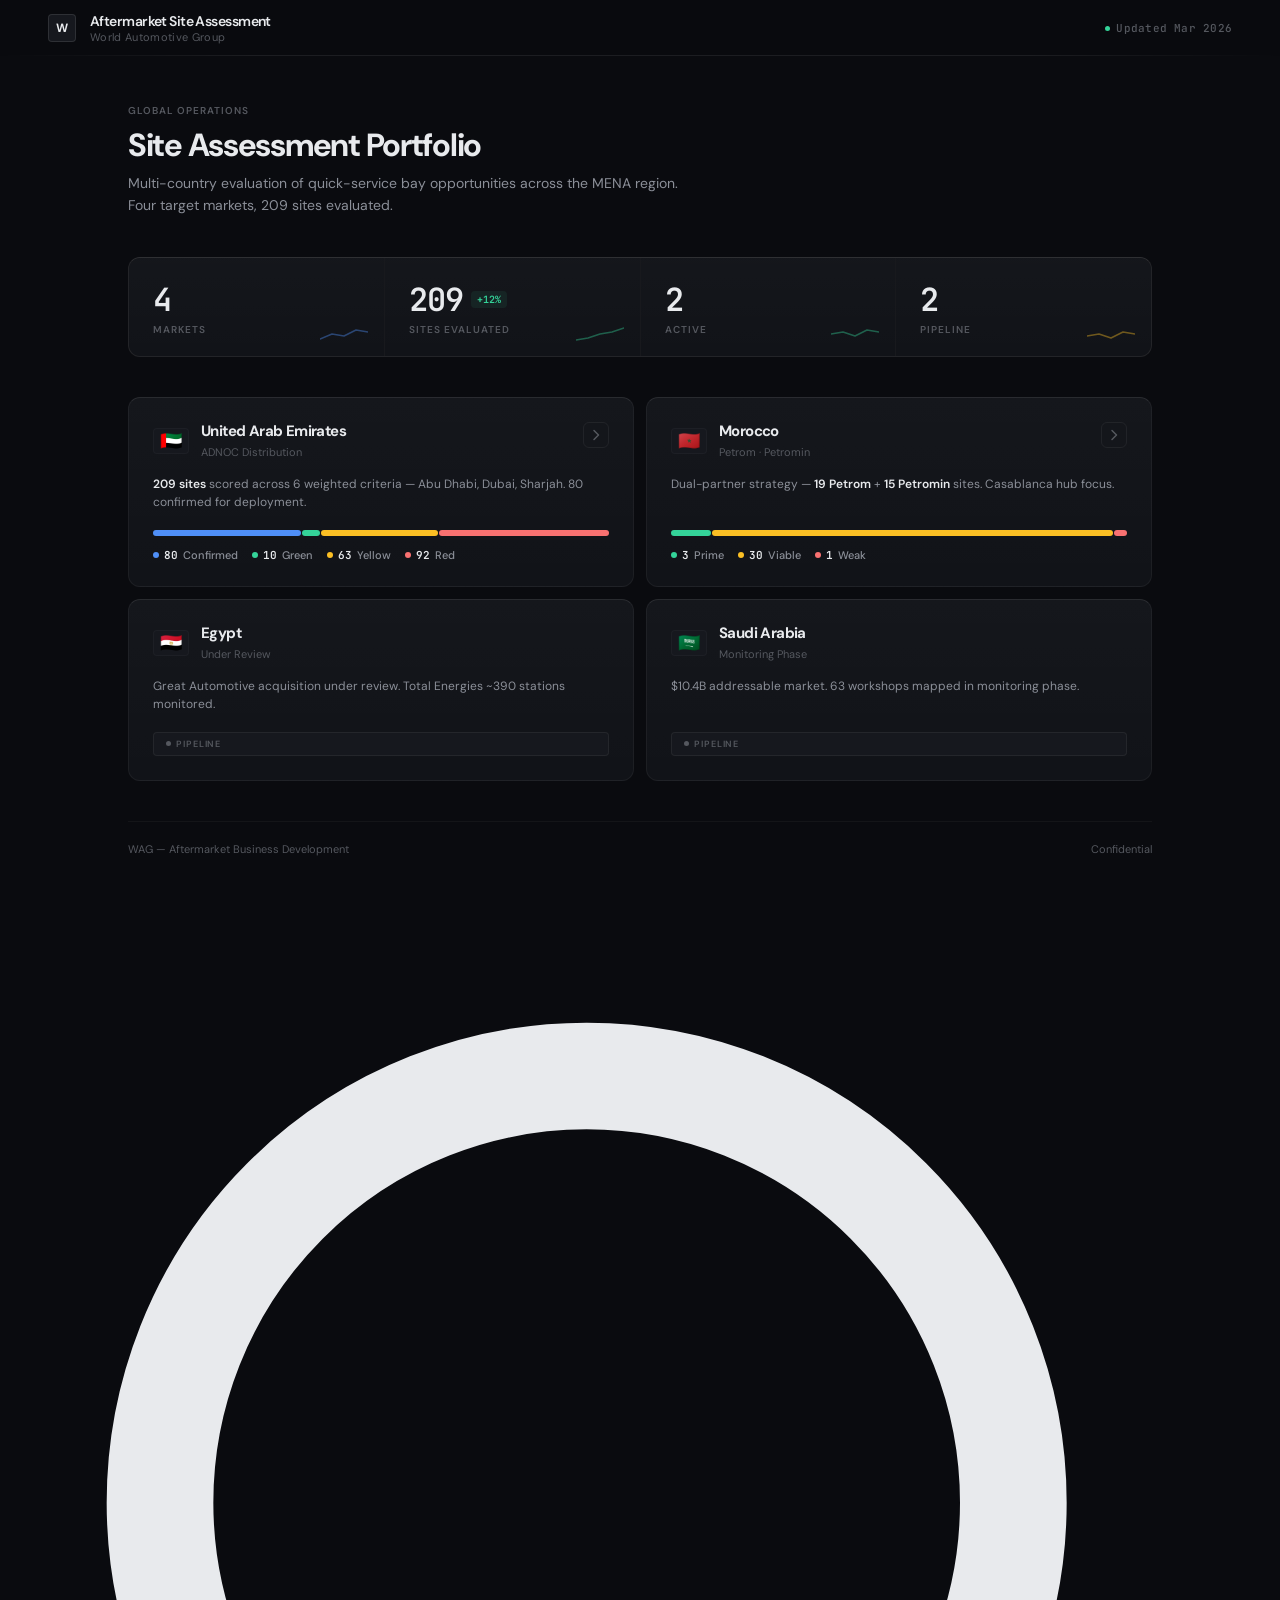
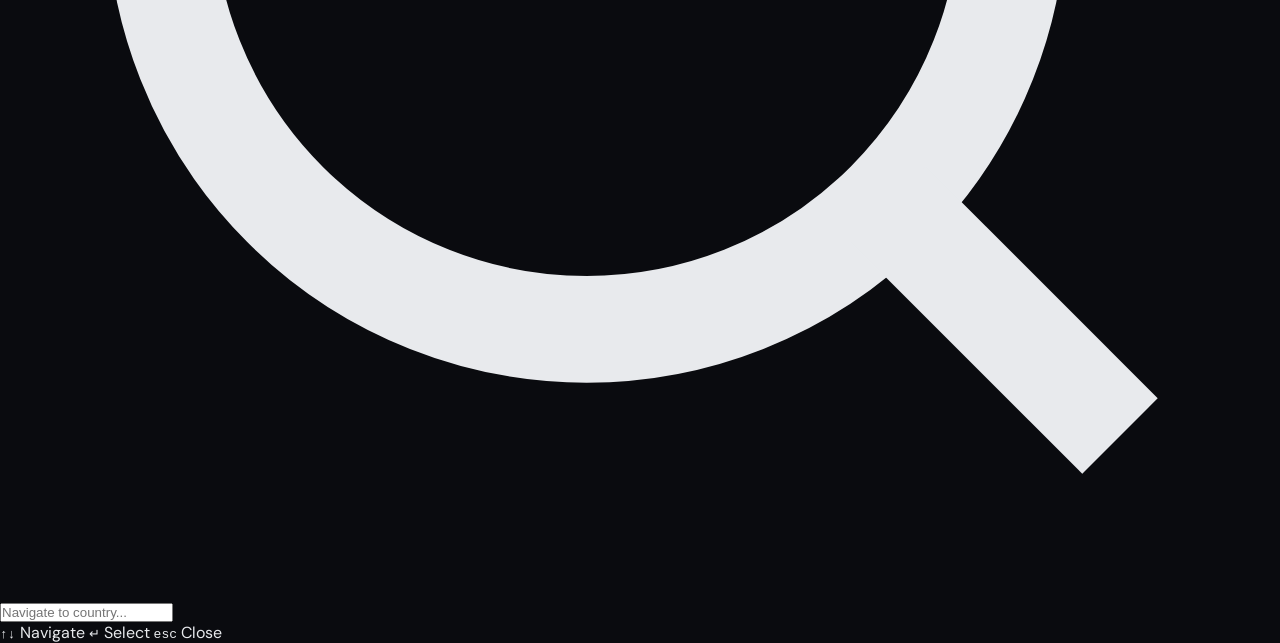
==== commit 12eb5d24: "Full visual redesign: WAG premium design system - New design-system.css with comprehensive token sys" ====
--- a/index.html
+++ b/index.html
@@ -1,919 +1,785 @@
 <!DOCTYPE html>
 <html lang="en">
 <head>
-<meta charset="UTF-8">
-<meta name="viewport" content="width=device-width, initial-scale=1.0">
-<title>Aftermarket Site Assessment — Global Operations</title>
-<style>
-  @import url('https://fonts.googleapis.com/css2?family=Inter:wght@300;400;500;600;700;800;900&display=swap');
-
-  *, *::before, *::after { box-sizing: border-box; margin: 0; padding: 0; }
-
-  :root {
-    --bg-primary: #000000;
-    --bg-secondary: #0a0a0a;
-    --bg-card: rgba(255,255,255,0.03);
-    --bg-card-solid: #0a0a0a;
-    --bg-card-hover: rgba(255,255,255,0.05);
-    --border: rgba(255,255,255,0.08);
-    --border-hover: rgba(255,255,255,0.12);
-    --text-primary: #ededed;
-    --text-secondary: #888888;
-    --text-muted: #666666;
-    --accent: #0070f3;
-    --accent-light: #3291ff;
-    --accent-soft: rgba(0,112,243,0.08);
-    --green: #22c55e;
-    --green-soft: rgba(34,197,94,0.08);
-    --yellow: #eab308;
-    --yellow-soft: rgba(234,179,8,0.08);
-    --red: #ef4444;
-    --red-soft: rgba(239,68,68,0.08);
-    --purple: #7928ca;
-    --purple-soft: rgba(121,40,202,0.08);
-    --teal: #14b8a6;
-    --teal-soft: rgba(20,184,166,0.08);
-    --glass: rgba(255,255,255,0.04);
-    --glass-border: rgba(255,255,255,0.06);
-  }
-
-  html { scroll-behavior: smooth; }
-
-  body {
-    font-family: 'Inter', -apple-system, BlinkMacSystemFont, 'Segoe UI', sans-serif;
-    background: var(--bg-primary);
-    color: var(--text-primary);
-    min-height: 100vh;
-    overflow-x: hidden;
-    -webkit-font-smoothing: antialiased;
-    -moz-osx-font-smoothing: grayscale;
-  }
-
-  /* ─── Ambient Background ─── */
-  .ambient-bg {
-    position: fixed;
-    inset: 0;
-    z-index: 0;
-    pointer-events: none;
-    overflow: hidden;
-  }
-
-  .ambient-bg .orb {
-    position: absolute;
-    border-radius: 50%;
-    filter: blur(150px);
-    opacity: 0.04;
-    animation: orbFloat 20s ease-in-out infinite;
-  }
-
-  .ambient-bg .orb-1 {
-    width: 600px; height: 600px;
-    background: #0070f3;
-    top: -200px; left: 10%;
-    animation-delay: 0s;
-  }
-
-  .ambient-bg .orb-2 {
-    width: 500px; height: 500px;
-    background: #7928ca;
-    bottom: -200px; right: 10%;
-    animation-delay: -7s;
-    animation-duration: 25s;
-  }
-
-  .ambient-bg .orb-3 {
-    width: 400px; height: 400px;
-    background: #14b8a6;
-    top: 40%; left: 50%;
-    transform: translateX(-50%);
-    animation-delay: -14s;
-    animation-duration: 30s;
-  }
-
-  @keyframes orbFloat {
-    0%, 100% { transform: translate(0, 0) scale(1); }
-    25% { transform: translate(40px, -30px) scale(1.05); }
-    50% { transform: translate(-20px, 40px) scale(0.95); }
-    75% { transform: translate(30px, 20px) scale(1.02); }
-  }
-
-  /* Dot grid instead of line grid */
-  .grid-overlay {
-    position: fixed;
-    inset: 0;
-    z-index: 0;
-    pointer-events: none;
-    background-image: radial-gradient(circle, rgba(255,255,255,0.07) 1px, transparent 1px);
-    background-size: 24px 24px;
-    mask-image: radial-gradient(ellipse 70% 60% at 50% 30%, black 20%, transparent 70%);
-    -webkit-mask-image: radial-gradient(ellipse 70% 60% at 50% 30%, black 20%, transparent 70%);
-  }
-
-  /* ─── Noise texture ─── */
-  .noise {
-    position: fixed;
-    inset: 0;
-    z-index: 0;
-    pointer-events: none;
-    opacity: 0.015;
-    background-image: url("data:image/svg+xml,%3Csvg viewBox='0 0 256 256' xmlns='http://www.w3.org/2000/svg'%3E%3Cfilter id='noiseFilter'%3E%3CfeTurbulence type='fractalNoise' baseFrequency='0.9' numOctaves='4' stitchTiles='stitch'/%3E%3C/filter%3E%3Crect width='100%25' height='100%25' filter='url(%23noiseFilter)'/%3E%3C/svg%3E");
-    background-repeat: repeat;
-    background-size: 256px 256px;
-  }
-
-  /* ─── Top Navigation ─── */
-  .top-bar {
-    position: sticky;
-    top: 0;
-    z-index: 100;
-    display: flex;
-    align-items: center;
-    justify-content: space-between;
-    padding: 0 48px;
-    height: 56px;
-    border-bottom: 1px solid var(--border);
-    background: rgba(0, 0, 0, 0.7);
-    backdrop-filter: blur(20px) saturate(1.2);
-    -webkit-backdrop-filter: blur(20px) saturate(1.2);
-  }
-
-  /* Subtle gradient line at the bottom of the top bar */
-  .top-bar::after {
-    content: '';
-    position: absolute;
-    bottom: -1px;
-    left: 0;
-    right: 0;
-    height: 1px;
-    background: linear-gradient(90deg, transparent, rgba(255,255,255,0.06), transparent);
-  }
-
-  .brand {
-    display: flex;
-    align-items: center;
-    gap: 12px;
-  }
-
-  .brand-mark {
-    width: 34px;
-    height: 34px;
-    border-radius: 9px;
-    background: linear-gradient(135deg, #0070f3 0%, #7928ca 100%);
-    display: flex;
-    align-items: center;
-    justify-content: center;
-    box-shadow: 0 0 20px rgba(0, 112, 243, 0.15);
-    position: relative;
-  }
-
-  .brand-mark::after {
-    content: '';
-    position: absolute;
-    inset: -1px;
-    border-radius: 10px;
-    background: linear-gradient(135deg, rgba(255,255,255,0.15), transparent);
-    mask: linear-gradient(#000 0 0) content-box, linear-gradient(#000 0 0);
-    -webkit-mask-composite: xor;
-    mask-composite: exclude;
-    padding: 1px;
-  }
-
-  .brand-text h1 {
-    font-size: 14px;
-    font-weight: 600;
-    letter-spacing: -0.02em;
-    color: var(--text-primary);
-  }
-
-  .brand-text p {
-    font-size: 10px;
-    color: var(--text-muted);
-    letter-spacing: 0.08em;
-    text-transform: uppercase;
-    font-weight: 500;
-    margin-top: 1px;
-  }
-
-  .nav-right {
-    display: flex;
-    align-items: center;
-    gap: 20px;
-  }
-
-  .nav-status {
-    display: flex;
-    align-items: center;
-    gap: 8px;
-    padding: 5px 12px;
-    border-radius: 100px;
-    background: rgba(34,197,94,0.04);
-    border: 1px solid rgba(34,197,94,0.1);
-  }
-
-  .status-dot {
-    width: 6px;
-    height: 6px;
-    border-radius: 50%;
-    background: var(--green);
-    box-shadow: 0 0 6px rgba(34,197,94,0.4);
-    animation: statusPulse 2.5s ease-in-out infinite;
-  }
-
-  @keyframes statusPulse {
-    0%, 100% { opacity: 1; box-shadow: 0 0 6px rgba(34,197,94,0.3); }
-    50% { opacity: 0.5; box-shadow: 0 0 10px rgba(34,197,94,0.5); }
-  }
-
-  .nav-status span {
-    font-size: 11px;
-    font-weight: 500;
-    color: var(--green);
-    letter-spacing: 0.01em;
-  }
-
-  .nav-date {
-    font-size: 11px;
-    color: var(--text-muted);
-    font-weight: 400;
-  }
-
-  /* ─── Main Container ─── */
-  .main {
-    position: relative;
-    z-index: 1;
-    max-width: 1280px;
-    margin: 0 auto;
-    padding: 0 48px;
-  }
-
-  /* ─── Hero ─── */
-  .hero {
-    padding: 80px 0 64px;
-    text-align: center;
-    position: relative;
-  }
-
-  .hero-badge {
-    display: inline-flex;
-    align-items: center;
-    gap: 8px;
-    padding: 5px 14px 5px 7px;
-    border-radius: 100px;
-    background: transparent;
-    border: 1px solid rgba(255,255,255,0.1);
-    margin-bottom: 28px;
-    animation: fadeInUp 0.8s cubic-bezier(0.16, 1, 0.3, 1);
-  }
-
-  .hero-badge-dot {
-    width: 18px;
-    height: 18px;
-    border-radius: 50%;
-    background: rgba(255,255,255,0.06);
-    display: flex;
-    align-items: center;
-    justify-content: center;
-  }
-
-  .hero-badge-dot svg {
-    width: 10px;
-    height: 10px;
-  }
-
-  .hero-badge span {
-    font-size: 11px;
-    font-weight: 500;
-    color: var(--text-secondary);
-    letter-spacing: 0.04em;
-  }
-
-  .hero h2 {
-    font-size: 60px;
-    font-weight: 700;
-    letter-spacing: -0.04em;
-    line-height: 1.05;
-    margin-bottom: 18px;
-    background: linear-gradient(180deg, #ffffff 0%, rgba(255,255,255,0.7) 100%);
-    -webkit-background-clip: text;
-    -webkit-text-fill-color: transparent;
-    background-clip: text;
-    animation: fadeInUp 0.8s cubic-bezier(0.16, 1, 0.3, 1) 0.1s both;
-  }
-
-  .hero p {
-    font-size: 17px;
-    color: var(--text-secondary);
-    max-width: 560px;
-    margin: 0 auto;
-    line-height: 1.6;
-    font-weight: 400;
-    animation: fadeInUp 0.8s cubic-bezier(0.16, 1, 0.3, 1) 0.2s both;
-  }
-
-  @keyframes fadeInUp {
-    from { opacity: 0; transform: translateY(16px); }
-    to { opacity: 1; transform: translateY(0); }
-  }
-
-  /* ─── KPI Strip ─── */
-  .kpi-strip {
-    display: grid;
-    grid-template-columns: repeat(4, 1fr);
-    gap: 12px;
-    margin-bottom: 56px;
-    animation: fadeInUp 0.8s cubic-bezier(0.16, 1, 0.3, 1) 0.3s both;
-  }
-
-  .kpi-card {
-    position: relative;
-    background: var(--bg-card);
-    border: 1px solid var(--border);
-    border-radius: 14px;
-    padding: 22px 18px 18px;
-    text-align: center;
-    backdrop-filter: blur(20px);
-    transition: all 0.35s cubic-bezier(0.16, 1, 0.3, 1);
-    overflow: hidden;
-  }
-
-  .kpi-card::before {
-    content: '';
-    position: absolute;
-    top: 0;
-    left: 50%;
-    transform: translateX(-50%);
-    width: 50%;
-    height: 1px;
-    background: linear-gradient(90deg, transparent, rgba(255,255,255,0.08), transparent);
-  }
-
-  .kpi-card:hover {
-    border-color: var(--border-hover);
-    transform: translateY(-2px) scale(1.01);
-    box-shadow: 0 0 40px rgba(255,255,255,0.03);
-  }
-
-  .kpi-icon {
-    width: 36px;
-    height: 36px;
-    border-radius: 10px;
-    display: flex;
-    align-items: center;
-    justify-content: center;
-    margin: 0 auto 12px;
-    transition: all 0.35s cubic-bezier(0.16, 1, 0.3, 1);
-  }
-
-  .kpi-icon.blue { background: rgba(255,255,255,0.04); }
-  .kpi-icon.green { background: rgba(255,255,255,0.04); }
-  .kpi-icon.purple { background: rgba(255,255,255,0.04); }
-  .kpi-icon.teal { background: rgba(255,255,255,0.04); }
-
-  /* Monochrome icons: desaturate by default, accent on hover */
-  .kpi-icon svg {
-    opacity: 0.5;
-    transition: all 0.35s cubic-bezier(0.16, 1, 0.3, 1);
-    filter: grayscale(1) brightness(1.5);
-  }
-
-  .kpi-card:hover .kpi-icon svg {
-    opacity: 1;
-    filter: grayscale(0) brightness(1);
-  }
-
-  .kpi-card:hover .kpi-icon.blue { background: rgba(0,112,243,0.1); }
-  .kpi-card:hover .kpi-icon.green { background: rgba(34,197,94,0.1); }
-  .kpi-card:hover .kpi-icon.purple { background: rgba(121,40,202,0.1); }
-  .kpi-card:hover .kpi-icon.teal { background: rgba(20,184,166,0.1); }
-
-  .kpi-val {
-    font-size: 34px;
-    font-weight: 700;
-    letter-spacing: -0.03em;
-    margin-bottom: 4px;
-    line-height: 1;
-    color: #ffffff;
-  }
-
-  /* All KPI values are white — monochrome aesthetic */
-  .kpi-val.blue { color: #ffffff; }
-  .kpi-val.green { color: #ffffff; }
-  .kpi-val.purple { color: #ffffff; }
-  .kpi-val.teal { color: #ffffff; }
-
-  .kpi-label {
-    font-size: 11px;
-    color: var(--text-muted);
-    text-transform: uppercase;
-    letter-spacing: 0.08em;
-    font-weight: 500;
-  }
-
-  /* ─── Section Divider ─── */
-  .section-header {
-    display: flex;
-    align-items: center;
-    gap: 16px;
-    margin-bottom: 24px;
-    animation: fadeInUp 0.8s cubic-bezier(0.16, 1, 0.3, 1) 0.4s both;
-  }
-
-  .section-header h3 {
-    font-size: 11px;
-    font-weight: 500;
-    text-transform: uppercase;
-    letter-spacing: 0.08em;
-    color: var(--text-muted);
-    white-space: nowrap;
-  }
-
-  .section-header .line {
-    flex: 1;
-    height: 1px;
-    background: linear-gradient(90deg, var(--border), transparent);
-  }
-
-  /* ─── Country Cards ─── */
-  .countries-grid {
-    display: grid;
-    grid-template-columns: repeat(2, 1fr);
-    gap: 16px;
-    margin-bottom: 20px;
-    animation: fadeInUp 0.8s cubic-bezier(0.16, 1, 0.3, 1) 0.5s both;
-  }
-
-  .country-card {
-    position: relative;
-    background: var(--bg-card);
-    border: 1px solid var(--border);
-    border-radius: 16px;
-    padding: 28px;
-    overflow: hidden;
-    transition: all 0.4s cubic-bezier(0.16, 1, 0.3, 1);
-    cursor: pointer;
-    text-decoration: none;
-    color: inherit;
-    display: flex;
-    flex-direction: column;
-    backdrop-filter: blur(20px);
-  }
-
-  .country-card::before {
-    content: '';
-    position: absolute;
-    inset: 0;
-    border-radius: 16px;
-    background: linear-gradient(135deg, rgba(255,255,255,0.02) 0%, transparent 50%);
-    opacity: 0;
-    transition: opacity 0.4s cubic-bezier(0.16, 1, 0.3, 1);
-  }
-
-  /* Thin top gradient line — Vercel style */
-  .country-card::after {
-    content: '';
-    position: absolute;
-    top: 0;
-    left: 20%;
-    right: 20%;
-    height: 1px;
-    background: linear-gradient(90deg, transparent, rgba(255,255,255,0.06), transparent);
-    transition: all 0.4s cubic-bezier(0.16, 1, 0.3, 1);
-  }
-
-  .country-card:hover {
-    border-color: rgba(255,255,255,0.12);
-    transform: translateY(-2px) scale(1.01);
-    box-shadow: 0 0 40px rgba(255,255,255,0.03);
-  }
-
-  .country-card:hover::before { opacity: 1; }
-
-  .country-card:hover::after {
-    left: 10%;
-    right: 10%;
-    background: linear-gradient(90deg, transparent, rgba(255,255,255,0.1), transparent);
-  }
-
-  .country-card.disabled {
-    cursor: default;
-    opacity: 0.4;
-  }
-
-  .country-card.disabled:hover {
-    border-color: var(--border);
-    transform: none;
-    box-shadow: none;
-  }
-
-  .country-card.disabled:hover::before { opacity: 0; }
-
-  .card-top {
-    display: flex;
-    align-items: flex-start;
-    justify-content: space-between;
-    margin-bottom: 18px;
-  }
-
-  .country-flag {
-    font-size: 28px;
-    line-height: 1;
-    filter: drop-shadow(0 2px 6px rgba(0,0,0,0.3));
-  }
-
-  .country-arrow {
-    width: 32px;
-    height: 32px;
-    border-radius: 8px;
-    background: rgba(255,255,255,0.04);
-    border: 1px solid rgba(255,255,255,0.06);
-    display: flex;
-    align-items: center;
-    justify-content: center;
-    transition: all 0.35s cubic-bezier(0.16, 1, 0.3, 1);
-    flex-shrink: 0;
-  }
-
-  .country-arrow svg path {
-    stroke: rgba(255,255,255,0.3);
-    transition: stroke 0.35s cubic-bezier(0.16, 1, 0.3, 1);
-  }
-
-  .country-card:hover .country-arrow {
-    background: rgba(255,255,255,0.08);
-    border-color: rgba(255,255,255,0.12);
-  }
-
-  .country-card:hover .country-arrow svg path { stroke: rgba(255,255,255,0.7); }
-
-  .country-name {
-    font-size: 22px;
-    font-weight: 700;
-    letter-spacing: -0.025em;
-    margin-bottom: 6px;
-    line-height: 1.2;
-    color: #ededed;
-  }
-
-  .country-subtitle {
-    font-size: 13.5px;
-    color: var(--text-secondary);
-    margin-bottom: 22px;
-    line-height: 1.6;
-  }
-
-  .country-stats {
-    display: flex;
-    gap: 6px;
-    flex-wrap: wrap;
-    margin-top: auto;
-  }
-
-  .country-stat {
-    display: flex;
-    align-items: center;
-    gap: 6px;
-    font-size: 11px;
-    font-weight: 500;
-    padding: 5px 10px;
-    border-radius: 6px;
-    background: rgba(255,255,255,0.04);
-    border: 1px solid rgba(255,255,255,0.06);
-    color: var(--text-secondary);
-    transition: all 0.3s cubic-bezier(0.16, 1, 0.3, 1);
-  }
-
-  .country-card:hover .country-stat {
-    background: rgba(255,255,255,0.06);
-    border-color: rgba(255,255,255,0.08);
-  }
-
-  .stat-dot {
-    width: 6px;
-    height: 6px;
-    border-radius: 50%;
-    flex-shrink: 0;
-  }
-
-  .stat-dot.green { background: var(--green); box-shadow: 0 0 4px rgba(34,197,94,0.3); }
-  .stat-dot.yellow { background: var(--yellow); box-shadow: 0 0 4px rgba(234,179,8,0.3); }
-  .stat-dot.red { background: var(--red); box-shadow: 0 0 4px rgba(239,68,68,0.3); }
-  .stat-dot.purple { background: var(--purple); box-shadow: 0 0 4px rgba(121,40,202,0.3); }
-  .stat-dot.blue { background: var(--accent); box-shadow: 0 0 4px rgba(0,112,243,0.3); }
-
-  .in-progress-badge {
-    display: inline-flex;
-    align-items: center;
-    gap: 6px;
-    padding: 5px 12px;
-    border-radius: 100px;
-    font-size: 10px;
-    font-weight: 500;
-    text-transform: uppercase;
-    letter-spacing: 0.08em;
-    background: rgba(234, 179, 8, 0.06);
-    color: var(--yellow);
-    border: 1px solid rgba(234, 179, 8, 0.12);
-    margin-top: auto;
-  }
-
-  .in-progress-badge::before {
-    content: '';
-    width: 5px;
-    height: 5px;
-    border-radius: 50%;
-    background: var(--yellow);
-    animation: statusPulse 2s infinite;
-  }
-
-  /* ─── Pipeline Section ─── */
-  .pipeline-grid {
-    display: grid;
-    grid-template-columns: repeat(2, 1fr);
-    gap: 16px;
-    margin-bottom: 80px;
-    animation: fadeInUp 0.8s cubic-bezier(0.16, 1, 0.3, 1) 0.6s both;
-  }
-
-  /* ─── Footer ─── */
-  .footer {
-    text-align: center;
-    padding: 28px 0;
-    font-size: 11px;
-    color: var(--text-muted);
-    border-top: 1px solid rgba(255,255,255,0.05);
-    position: relative;
-    z-index: 1;
-  }
-
-  .footer-inner {
-    max-width: 1280px;
-    margin: 0 auto;
-    padding: 0 48px;
-    display: flex;
-    align-items: center;
-    justify-content: space-between;
-  }
-
-  .footer-brand {
-    display: flex;
-    align-items: center;
-    gap: 8px;
-    font-weight: 500;
-    color: var(--text-muted);
-  }
-
-  .footer-brand .mark {
-    width: 18px;
-    height: 18px;
-    border-radius: 4px;
-    background: linear-gradient(135deg, #0070f3, #7928ca);
-    display: flex;
-    align-items: center;
-    justify-content: center;
-    opacity: 0.6;
-  }
-
-  /* ─── Animated counter ─── */
-  .counter { display: inline-block; }
-
-  /* ─── Responsive ─── */
-  @media (max-width: 1024px) {
-    .main { padding: 0 32px; }
-    .top-bar { padding: 0 32px; }
-    .hero h2 { font-size: 44px; }
-  }
-
-  @media (max-width: 768px) {
-    .main { padding: 0 20px; }
-    .top-bar { padding: 0 20px; }
-    .hero { padding: 48px 0 40px; }
-    .hero h2 { font-size: 32px; }
-    .hero p { font-size: 15px; }
-    .kpi-strip { grid-template-columns: repeat(2, 1fr); gap: 10px; }
-    .kpi-val { font-size: 28px; }
-    .countries-grid, .pipeline-grid { grid-template-columns: 1fr; }
-    .country-card { padding: 22px; }
-    .country-name { font-size: 20px; }
-    .footer-inner { flex-direction: column; gap: 12px; }
-  }
-
-  /* ─── Reveal animations ─── */
-  .reveal {
-    opacity: 0;
-    transform: translateY(20px);
-    transition: opacity 0.8s cubic-bezier(0.16, 1, 0.3, 1), transform 0.8s cubic-bezier(0.16, 1, 0.3, 1);
-  }
-
-  .reveal.visible {
-    opacity: 1;
-    transform: translateY(0);
-  }
-</style>
+    <meta name="generator" content="WAG">
+    <meta name="author" content="World Automotive Group">
+    <meta charset="UTF-8">
+    <meta name="viewport" content="width=device-width, initial-scale=1.0">
+    <title>Aftermarket Site Assessment</title>
+    <style>
+        @import url('https://fonts.googleapis.com/css2?family=DM+Sans:ital,opsz,wght@0,9..40,300;0,9..40,400;0,9..40,500;0,9..40,600;0,9..40,700;1,9..40,300;1,9..40,400&family=JetBrains+Mono:wght@400;500;600&display=swap');
+
+        *, *::before, *::after { box-sizing: border-box; margin: 0; padding: 0; }
+
+        :root {
+            --bg-base: #0a0b0f;
+            --bg-elevated: #111318;
+            --bg-surface: #16181e;
+            --bg-surface-hover: #1c1f27;
+            --border-primary: rgba(255, 255, 255, 0.06);
+            --border-subtle: rgba(255, 255, 255, 0.03);
+            --border-accent: rgba(255, 255, 255, 0.10);
+            --border-top-highlight: rgba(255, 255, 255, 0.10);
+            --border-side: rgba(255, 255, 255, 0.05);
+            --border-divider: rgba(255, 255, 255, 0.04);
+            --border-focus: rgba(79, 143, 247, 0.35);
+            --text-primary: #e8eaed;
+            --text-secondary: #8b8f98;
+            --text-tertiary: #55585f;
+            --accent: #4f8ff7;
+            --accent-bg: rgba(79, 143, 247, 0.08);
+            --green: #34d399;
+            --green-bg: rgba(52, 211, 153, 0.08);
+            --amber: #fbbf24;
+            --amber-bg: rgba(251, 191, 36, 0.08);
+            --red: #f87171;
+            --purple: #a78bfa;
+            --ease-out: cubic-bezier(0.25, 0.46, 0.45, 0.94);
+            --transition-fast: 0.15s var(--ease-out);
+            --card-shimmer: linear-gradient(180deg, rgba(255,255,255,0.015) 0%, transparent 100%);
+        }
+
+        body {
+            font-family: 'DM Sans', -apple-system, sans-serif;
+            background: var(--bg-base);
+            color: var(--text-primary);
+            min-height: 100vh;
+            overflow-x: hidden;
+            -webkit-font-smoothing: antialiased;
+        }
+
+        /* ===== NAVIGATION ===== */
+        .nav {
+            display: flex;
+            align-items: center;
+            justify-content: space-between;
+            padding: 0 48px;
+            height: 56px;
+            position: sticky;
+            top: 0;
+            z-index: 100;
+            background: rgba(10, 11, 15, 0.85);
+            backdrop-filter: blur(32px) saturate(180%);
+            -webkit-backdrop-filter: blur(32px) saturate(180%);
+        }
+
+        .nav::after {
+            content: '';
+            position: absolute;
+            bottom: 0;
+            left: 0;
+            right: 0;
+            height: 1px;
+            background: linear-gradient(90deg, transparent, rgba(255,255,255,0.08) 20%, rgba(255,255,255,0.08) 80%, transparent);
+        }
+
+        .nav-left { display: flex; align-items: center; gap: 14px; }
+
+        /* Logo monogram */
+        .nav-logo {
+            width: 28px;
+            height: 28px;
+            border: 1px solid var(--border-accent);
+            border-radius: 4px;
+            display: flex;
+            align-items: center;
+            justify-content: center;
+            font-size: 12px;
+            font-weight: 700;
+            color: var(--text-primary);
+            letter-spacing: -0.02em;
+            background: var(--bg-surface);
+            flex-shrink: 0;
+        }
+
+        .nav-brand { display: flex; flex-direction: column; }
+
+        .nav-brand h1 {
+            font-size: 14px;
+            font-weight: 600;
+            letter-spacing: -0.04em;
+            color: var(--text-primary);
+        }
+
+        .nav-brand span {
+            font-size: 11px;
+            color: var(--text-tertiary);
+            font-weight: 400;
+            letter-spacing: 0.03em;
+        }
+
+        .nav-right {
+            display: flex;
+            align-items: center;
+            gap: 6px;
+            font-size: 11px;
+            color: var(--text-tertiary);
+            font-weight: 500;
+            font-family: 'JetBrains Mono', monospace;
+            letter-spacing: 0.02em;
+        }
+
+        .nav-status {
+            width: 5px;
+            height: 5px;
+            border-radius: 50%;
+            background: var(--green);
+        }
+
+        /* ===== MAIN ===== */
+        .main {
+            max-width: 1120px;
+            margin: 0 auto;
+            padding: 48px 48px 40px;
+        }
+
+        .header { margin-bottom: 40px; }
+
+        .header-eyebrow {
+            font-size: 10px;
+            font-weight: 600;
+            letter-spacing: 0.10em;
+            text-transform: uppercase;
+            color: var(--text-tertiary);
+            margin-bottom: 10px;
+        }
+
+        .header h2 {
+            font-size: 32px;
+            font-weight: 700;
+            letter-spacing: -0.04em;
+            line-height: 1.15;
+            color: var(--text-primary);
+            margin-bottom: 8px;
+        }
+
+        .header p {
+            font-size: 14px;
+            color: var(--text-secondary);
+            line-height: 1.6;
+            max-width: 560px;
+            font-weight: 400;
+        }
+
+        /* ===== METRICS ===== */
+        .metrics {
+            display: grid;
+            grid-template-columns: repeat(4, 1fr);
+            gap: 1px;
+            background: var(--border-primary);
+            border-top: 1px solid var(--border-top-highlight);
+            border-left: 1px solid var(--border-side);
+            border-right: 1px solid var(--border-side);
+            border-bottom: 1px solid var(--border-side);
+            border-radius: 12px;
+            overflow: hidden;
+            margin-bottom: 40px;
+        }
+
+        .metric {
+            background: var(--bg-elevated);
+            background-image: var(--card-shimmer);
+            padding: 20px 24px;
+            display: flex;
+            flex-direction: column;
+            gap: 2px;
+            position: relative;
+        }
+
+        .metric:first-child { border-radius: 11px 0 0 11px; }
+        .metric:last-child { border-radius: 0 11px 11px 0; }
+
+        .metric-header {
+            display: flex;
+            align-items: center;
+            gap: 8px;
+        }
+
+        .metric-value {
+            font-family: 'JetBrains Mono', monospace;
+            font-size: 32px;
+            font-weight: 600;
+            letter-spacing: -0.03em;
+            color: var(--text-primary);
+            font-variant-numeric: tabular-nums;
+        }
+
+        .metric-delta {
+            font-size: 10px;
+            font-weight: 600;
+            padding: 2px 6px;
+            border-radius: 4px;
+            background: var(--green-bg);
+            color: var(--green);
+            font-family: 'JetBrains Mono', monospace;
+        }
+
+        .metric-label {
+            font-size: 10px;
+            color: var(--text-tertiary);
+            font-weight: 600;
+            letter-spacing: 0.10em;
+            text-transform: uppercase;
+        }
+
+        /* Decorative sparkline */
+        .metric-sparkline {
+            position: absolute;
+            bottom: 12px;
+            right: 16px;
+            width: 48px;
+            height: 20px;
+            opacity: 0.4;
+        }
+
+        .metric-sparkline path {
+            fill: none;
+            stroke-width: 1.5;
+            stroke-linecap: round;
+            stroke-linejoin: round;
+        }
+
+        /* ===== COUNTRY GRID ===== */
+        .country-grid {
+            display: grid;
+            grid-template-columns: repeat(2, 1fr);
+            gap: 12px;
+            margin-bottom: 40px;
+        }
+
+        .country-card {
+            position: relative;
+            background: var(--bg-elevated);
+            background-image: var(--card-shimmer);
+            border-top: 1px solid var(--border-top-highlight);
+            border-left: 1px solid var(--border-side);
+            border-right: 1px solid var(--border-side);
+            border-bottom: 1px solid var(--border-side);
+            border-radius: 12px;
+            padding: 24px;
+            text-decoration: none;
+            color: inherit;
+            display: flex;
+            flex-direction: column;
+            transition: all var(--transition-fast);
+        }
+
+        a.country-card:hover {
+            transform: translateY(-1px);
+            border-color: rgba(255, 255, 255, 0.14);
+        }
+
+        a.country-card:focus {
+            outline: none;
+            box-shadow: 0 0 0 2px var(--border-focus);
+        }
+
+        .country-card.pending {
+            opacity: 0.45;
+            pointer-events: none;
+        }
+
+        .country-card-top {
+            display: flex;
+            align-items: flex-start;
+            justify-content: space-between;
+            margin-bottom: 14px;
+        }
+
+        .country-id { display: flex; align-items: center; gap: 12px; }
+
+        .country-flag-wrap {
+            width: 36px;
+            height: 26px;
+            border-radius: 4px;
+            overflow: hidden;
+            display: flex;
+            align-items: center;
+            justify-content: center;
+            background: var(--bg-surface);
+            border: 1px solid var(--border-subtle);
+            font-size: 18px;
+            line-height: 1;
+            flex-shrink: 0;
+        }
+
+        .country-name-block h3 {
+            font-size: 15px;
+            font-weight: 700;
+            letter-spacing: -0.04em;
+            line-height: 1.2;
+        }
+
+        .country-name-block span {
+            font-size: 11px;
+            color: var(--text-tertiary);
+            font-weight: 400;
+        }
+
+        .card-arrow {
+            width: 26px;
+            height: 26px;
+            border-radius: 6px;
+            display: flex;
+            align-items: center;
+            justify-content: center;
+            border: 1px solid var(--border-primary);
+            transition: all var(--transition-fast);
+            flex-shrink: 0;
+        }
+
+        a.country-card:hover .card-arrow {
+            border-color: var(--accent);
+            background: var(--accent-bg);
+        }
+
+        .card-arrow svg { width: 14px; height: 14px; }
+
+        .country-desc {
+            font-size: 12px;
+            color: var(--text-secondary);
+            line-height: 1.55;
+            margin-bottom: 18px;
+            flex: 1;
+        }
+
+        .country-desc strong {
+            color: var(--text-primary);
+            font-weight: 600;
+        }
+
+        /* ===== STATUS BAR ===== */
+        .status-bar {
+            display: flex;
+            gap: 1px;
+            height: 6px;
+            margin-bottom: 12px;
+        }
+
+        .status-segment { 
+            border-radius: 3px;
+            transition: filter var(--transition-fast);
+        }
+        
+        .status-segment.green { background: var(--green); }
+        .status-segment.amber { background: var(--amber); }
+        .status-segment.red { background: var(--red); }
+        .status-segment.accent { background: var(--accent); }
+
+        a.country-card:hover .status-segment {
+            filter: brightness(1.15);
+        }
+
+        .status-legend { display: flex; gap: 14px; flex-wrap: wrap; }
+
+        .legend-item {
+            display: flex;
+            align-items: center;
+            gap: 5px;
+            font-size: 11px;
+            font-weight: 500;
+            color: var(--text-secondary);
+        }
+
+        .legend-dot {
+            width: 6px;
+            height: 6px;
+            border-radius: 50%;
+        }
+
+        .legend-dot.green { background: var(--green); }
+        .legend-dot.amber { background: var(--amber); }
+        .legend-dot.red { background: var(--red); }
+        .legend-dot.accent { background: var(--accent); }
+
+        .legend-value {
+            font-family: 'JetBrains Mono', monospace;
+            font-weight: 600;
+            font-size: 11px;
+            color: var(--text-primary);
+            font-variant-numeric: tabular-nums;
+        }
+
+        .pipeline-badge {
+            display: inline-flex;
+            align-items: center;
+            gap: 5px;
+            font-size: 9px;
+            font-weight: 600;
+            letter-spacing: 0.10em;
+            text-transform: uppercase;
+            color: var(--text-tertiary);
+            padding: 5px 12px;
+            border-radius: 4px;
+            border: 1px solid var(--border-primary);
+            background: var(--bg-surface);
+            margin-top: auto;
+        }
+
+        .pipeline-badge::before {
+            content: '';
+            width: 5px;
+            height: 5px;
+            border-radius: 50%;
+            background: var(--text-tertiary);
+        }
+
+        /* ===== FOOTER ===== */
+        .footer {
+            display: flex;
+            align-items: center;
+            justify-content: space-between;
+            padding: 20px 0;
+            border-top: 1px solid var(--border-divider);
+            font-size: 11px;
+            color: var(--text-tertiary);
+            font-weight: 400;
+        }
+
+        /* ===== RESPONSIVE ===== */
+        @media (max-width: 768px) {
+            .nav { padding: 0 20px; }
+            .main { padding: 32px 20px 24px; }
+            .header h2 { font-size: 24px; }
+            .metrics { grid-template-columns: repeat(2, 1fr); }
+            .metric:first-child { border-radius: 11px 0 0 0; }
+            .metric:nth-child(2) { border-radius: 0 11px 0 0; }
+            .metric:nth-child(3) { border-radius: 0 0 0 11px; }
+            .metric:last-child { border-radius: 0 0 11px 0; }
+            .country-grid { grid-template-columns: 1fr; }
+            .country-card { padding: 20px; }
+            .nav-right { display: none; }
+            .metric-sparkline { display: none; }
+        }
+
+        /* Focus states */
+        *:focus { outline: none; }
+        button:focus, a:focus { box-shadow: 0 0 0 2px var(--border-focus); }
+    </style>
 </head>
 <body>
 
-<div class="ambient-bg">
-  <div class="orb orb-1"></div>
-  <div class="orb orb-2"></div>
-  <div class="orb orb-3"></div>
-</div>
-<div class="grid-overlay"></div>
-<div class="noise"></div>
-
-<!-- ─── Top Bar ─── -->
-<header class="top-bar">
-  <div class="brand">
-    <div class="brand-mark">
-      <svg width="20" height="20" viewBox="0 0 20 20" fill="none">
-        <path d="M10 2L18 10L10 18L2 10L10 2Z" stroke="rgba(255,255,255,0.9)" stroke-width="1.5" fill="none"/>
-        <circle cx="10" cy="10" r="2.5" fill="rgba(255,255,255,0.9)"/>
-      </svg>
+<script src="auth.js"></script>
+
+<nav class="nav">
+    <div class="nav-left">
+        <div class="nav-logo">W</div>
+        <div class="nav-brand">
+            <h1>Aftermarket Site Assessment</h1>
+            <span>World Automotive Group</span>
+        </div>
     </div>
-    <div class="brand-text">
-      <h1>Aftermarket Site Assessment</h1>
-      <p>Global Operations Dashboard</p>
+    <div class="nav-right">
+        <span class="nav-status"></span>
+        Updated Mar 2026
+    </div>
+</nav>
+
+<main class="main">
+    <div class="header">
+        <div class="header-eyebrow">Global Operations</div>
+        <h2>Site Assessment Portfolio</h2>
+        <p>Multi-country evaluation of quick-service bay opportunities across the MENA region. Four target markets, 209 sites evaluated.</p>
+    </div>
+
+    <div class="metrics">
+        <div class="metric">
+            <div class="metric-header">
+                <div class="metric-value">4</div>
+            </div>
+            <div class="metric-label">Markets</div>
+            <svg class="metric-sparkline" viewBox="0 0 48 20">
+                <path d="M0 15 L12 10 L24 12 L36 6 L48 8" stroke="var(--accent)"/>
+            </svg>
+        </div>
+        <div class="metric">
+            <div class="metric-header">
+                <div class="metric-value">209</div>
+                <span class="metric-delta">+12%</span>
+            </div>
+            <div class="metric-label">Sites Evaluated</div>
+            <svg class="metric-sparkline" viewBox="0 0 48 20">
+                <path d="M0 16 L12 14 L24 10 L36 8 L48 4" stroke="var(--green)"/>
+            </svg>
+        </div>
+        <div class="metric">
+            <div class="metric-header">
+                <div class="metric-value">2</div>
+            </div>
+            <div class="metric-label">Active</div>
+            <svg class="metric-sparkline" viewBox="0 0 48 20">
+                <path d="M0 10 L12 8 L24 12 L36 6 L48 8" stroke="var(--green)"/>
+            </svg>
+        </div>
+        <div class="metric">
+            <div class="metric-header">
+                <div class="metric-value">2</div>
+            </div>
+            <div class="metric-label">Pipeline</div>
+            <svg class="metric-sparkline" viewBox="0 0 48 20">
+                <path d="M0 12 L12 10 L24 14 L36 8 L48 10" stroke="var(--amber)"/>
+            </svg>
+        </div>
+    </div>
+
+    <div class="country-grid">
+        <a href="uae.html" class="country-card">
+            <div class="country-card-top">
+                <div class="country-id">
+                    <div class="country-flag-wrap">&#x1F1E6;&#x1F1EA;</div>
+                    <div class="country-name-block">
+                        <h3>United Arab Emirates</h3>
+                        <span>ADNOC Distribution</span>
+                    </div>
+                </div>
+                <div class="card-arrow">
+                    <svg viewBox="0 0 14 14" fill="none"><path d="M5 2.5L9.5 7L5 11.5" stroke="#55585f" stroke-width="1.5" stroke-linecap="round" stroke-linejoin="round"/></svg>
+                </div>
+            </div>
+            <div class="country-desc">
+                <strong>209 sites</strong> scored across 6 weighted criteria &mdash; Abu Dhabi, Dubai, Sharjah. 80 confirmed for deployment.
+            </div>
+            <div class="status-bar">
+                <div class="status-segment accent" style="flex: 80;"></div>
+                <div class="status-segment green" style="flex: 10;"></div>
+                <div class="status-segment amber" style="flex: 63;"></div>
+                <div class="status-segment red" style="flex: 92;"></div>
+            </div>
+            <div class="status-legend">
+                <div class="legend-item"><span class="legend-dot accent"></span><span class="legend-value">80</span> Confirmed</div>
+                <div class="legend-item"><span class="legend-dot green"></span><span class="legend-value">10</span> Green</div>
+                <div class="legend-item"><span class="legend-dot amber"></span><span class="legend-value">63</span> Yellow</div>
+                <div class="legend-item"><span class="legend-dot red"></span><span class="legend-value">92</span> Red</div>
+            </div>
+        </a>
+
+        <a href="morocco.html" class="country-card">
+            <div class="country-card-top">
+                <div class="country-id">
+                    <div class="country-flag-wrap">&#x1F1F2;&#x1F1E6;</div>
+                    <div class="country-name-block">
+                        <h3>Morocco</h3>
+                        <span>Petrom &middot; Petromin</span>
+                    </div>
+                </div>
+                <div class="card-arrow">
+                    <svg viewBox="0 0 14 14" fill="none"><path d="M5 2.5L9.5 7L5 11.5" stroke="#55585f" stroke-width="1.5" stroke-linecap="round" stroke-linejoin="round"/></svg>
+                </div>
+            </div>
+            <div class="country-desc">
+                Dual-partner strategy &mdash; <strong>19 Petrom</strong> + <strong>15 Petromin</strong> sites. Casablanca hub focus.
+            </div>
+            <div class="status-bar">
+                <div class="status-segment green" style="flex: 3;"></div>
+                <div class="status-segment amber" style="flex: 30;"></div>
+                <div class="status-segment red" style="flex: 1;"></div>
+            </div>
+            <div class="status-legend">
+                <div class="legend-item"><span class="legend-dot green"></span><span class="legend-value">3</span> Prime</div>
+                <div class="legend-item"><span class="legend-dot amber"></span><span class="legend-value">30</span> Viable</div>
+                <div class="legend-item"><span class="legend-dot red"></span><span class="legend-value">1</span> Weak</div>
+            </div>
+        </a>
+
+        <div class="country-card pending">
+            <div class="country-card-top">
+                <div class="country-id">
+                    <div class="country-flag-wrap">&#x1F1EA;&#x1F1EC;</div>
+                    <div class="country-name-block">
+                        <h3>Egypt</h3>
+                        <span>Under Review</span>
+                    </div>
+                </div>
+            </div>
+            <div class="country-desc">
+                Great Automotive acquisition under review. Total Energies ~390 stations monitored.
+            </div>
+            <div class="pipeline-badge">Pipeline</div>
+        </div>
+
+        <div class="country-card pending">
+            <div class="country-card-top">
+                <div class="country-id">
+                    <div class="country-flag-wrap">&#x1F1F8;&#x1F1E6;</div>
+                    <div class="country-name-block">
+                        <h3>Saudi Arabia</h3>
+                        <span>Monitoring Phase</span>
+                    </div>
+                </div>
+            </div>
+            <div class="country-desc">
+                $10.4B addressable market. 63 workshops mapped in monitoring phase.
+            </div>
+            <div class="pipeline-badge">Pipeline</div>
+        </div>
+    </div>
+
+    <footer class="footer">
+        <span>WAG &mdash; Aftermarket Business Development</span>
+        <span>Confidential</span>
+    </footer>
+</main>
+
+<script>
+// ===== STAGGERED CARD ANIMATION =====
+document.querySelectorAll('.country-card').forEach((card, i) => {
+  card.style.opacity = '0';
+  card.style.transform = 'translateY(12px)';
+  card.style.transition = 'opacity 0.4s ease-out, transform 0.4s ease-out';
+  setTimeout(() => {
+    card.style.opacity = '1';
+    card.style.transform = 'translateY(0)';
+  }, 100 + i * 80);
+});
+
+// ===== KPI COUNTER ANIMATION =====
+document.querySelectorAll('.metric-value').forEach(el => {
+  const target = parseInt(el.textContent) || 0;
+  if (target === 0) return;
+  el.style.opacity = '0.5';
+  let current = 0;
+  const increment = Math.ceil(target / 25);
+  const timer = setInterval(() => {
+    current += increment;
+    if (current >= target) {
+      current = target;
+      clearInterval(timer);
+      el.style.opacity = '1';
+    }
+    el.textContent = current;
+  }, 25);
+});
+
+// ===== LEGEND VALUE ANIMATION =====
+document.querySelectorAll('.legend-value').forEach(el => {
+  const target = parseInt(el.textContent) || 0;
+  if (target === 0) return;
+  let current = 0;
+  const increment = Math.ceil(target / 15);
+  const timer = setInterval(() => {
+    current += increment;
+    if (current >= target) {
+      current = target;
+      clearInterval(timer);
+    }
+    el.textContent = current;
+  }, 35);
+});
+
+// ===== COMMAND PALETTE =====
+const cmdPaletteHTML = `
+<div class="cmd-palette-overlay" id="cmd-palette-overlay">
+  <div class="cmd-palette">
+    <div class="cmd-palette-input-wrap">
+      <svg viewBox="0 0 24 24" fill="none" stroke="currentColor" stroke-width="2"><circle cx="11" cy="11" r="8"/><path d="M21 21l-4.35-4.35"/></svg>
+      <input type="text" class="cmd-palette-input" id="cmd-input" placeholder="Navigate to country..." autocomplete="off">
+    </div>
+    <div class="cmd-palette-results" id="cmd-results"></div>
+    <div class="cmd-palette-footer">
+      <div class="cmd-palette-footer-hint">
+        <span><kbd class="cmd-palette-kbd">↑↓</kbd> Navigate</span>
+        <span><kbd class="cmd-palette-kbd">↵</kbd> Select</span>
+        <span><kbd class="cmd-palette-kbd">esc</kbd> Close</span>
+      </div>
     </div>
   </div>
-  <div class="nav-right">
-    <div class="nav-status">
-      <div class="status-dot"></div>
-      <span>Live</span>
-    </div>
-    <div class="nav-date">Updated March 2026</div>
-  </div>
-</header>
-
-<!-- ─── Main Content ─── -->
-<main class="main">
-
-  <!-- Hero -->
-  <section class="hero">
-    <div class="hero-badge">
-      <div class="hero-badge-dot">
-        <svg viewBox="0 0 12 12" fill="none"><path d="M6 1L11 6L6 11L1 6L6 1Z" stroke="#60a5fa" stroke-width="1.2"/></svg>
-      </div>
-      <span>MENA Regional Expansion</span>
-    </div>
-    <h2>Site Assessment Portfolio</h2>
-    <p>Comprehensive multi-country evaluation of aftermarket quick-service bay opportunities across the MENA region.</p>
-  </section>
-
-  <!-- KPIs -->
-  <section class="kpi-strip">
-    <div class="kpi-card">
-      <div class="kpi-icon blue">
-        <svg width="20" height="20" viewBox="0 0 20 20" fill="none"><path d="M10 1C5 1 1 5 1 10s4 9 9 9 9-4 9-9-4-9-9-9z" stroke="#3b82f6" stroke-width="1.5" fill="none"/><circle cx="10" cy="10" r="3" fill="#3b82f6" opacity="0.3"/><path d="M10 4v6l4 2" stroke="#3b82f6" stroke-width="1.5" stroke-linecap="round"/></svg>
-      </div>
-      <div class="kpi-val blue"><span class="counter" data-target="4">0</span></div>
-      <div class="kpi-label">Target Markets</div>
-    </div>
-    <div class="kpi-card">
-      <div class="kpi-icon green">
-        <svg width="20" height="20" viewBox="0 0 20 20" fill="none"><path d="M2 10l5 5 11-11" stroke="#22c55e" stroke-width="2" stroke-linecap="round" stroke-linejoin="round"/></svg>
-      </div>
-      <div class="kpi-val green"><span class="counter" data-target="199">0</span></div>
-      <div class="kpi-label">Sites Evaluated</div>
-    </div>
-    <div class="kpi-card">
-      <div class="kpi-icon purple">
-        <svg width="20" height="20" viewBox="0 0 20 20" fill="none"><rect x="2" y="2" width="16" height="16" rx="4" stroke="#a855f7" stroke-width="1.5" fill="none"/><path d="M7 10h6M10 7v6" stroke="#a855f7" stroke-width="1.5" stroke-linecap="round"/></svg>
-      </div>
-      <div class="kpi-val purple"><span class="counter" data-target="2">0</span></div>
-      <div class="kpi-label">Active Assessments</div>
-    </div>
-    <div class="kpi-card">
-      <div class="kpi-icon teal">
-        <svg width="20" height="20" viewBox="0 0 20 20" fill="none"><path d="M3 14l4-4 3 3 7-7" stroke="#14b8a6" stroke-width="1.5" stroke-linecap="round" stroke-linejoin="round"/><path d="M14 6h3v3" stroke="#14b8a6" stroke-width="1.5" stroke-linecap="round" stroke-linejoin="round"/></svg>
-      </div>
-      <div class="kpi-val teal"><span class="counter" data-target="2">0</span></div>
-      <div class="kpi-label">In Pipeline</div>
-    </div>
-  </section>
-
-  <!-- Active Assessments -->
-  <div class="section-header">
-    <h3>Active Assessments</h3>
-    <div class="line"></div>
-  </div>
-
-  <div class="countries-grid">
-    <!-- UAE -->
-    <a href="uae.html" class="country-card">
-      <div class="card-top">
-        <span class="country-flag">&#x1F1E6;&#x1F1EA;</span>
-        <div class="country-arrow">
-          <svg width="16" height="16" viewBox="0 0 16 16" fill="none">
-            <path d="M6 3L11 8L6 13" stroke="#3b82f6" stroke-width="2" stroke-linecap="round" stroke-linejoin="round"/>
-          </svg>
-        </div>
-      </div>
-      <div class="country-name">United Arab Emirates</div>
-      <div class="country-subtitle">ADNOC partnership — Abu Dhabi, Dubai, Sharjah<br>165 sites scored across 6 weighted criteria</div>
-      <div class="country-stats">
-        <div class="country-stat"><span class="stat-dot purple"></span>5 Y1 Priority</div>
-        <div class="country-stat"><span class="stat-dot green"></span>10 Green</div>
-        <div class="country-stat"><span class="stat-dot yellow"></span>63 Yellow</div>
-        <div class="country-stat"><span class="stat-dot red"></span>92 Red</div>
-      </div>
-    </a>
-
-    <!-- Morocco -->
-    <a href="morocco.html" class="country-card">
-      <div class="card-top">
-        <span class="country-flag">&#x1F1F2;&#x1F1E6;</span>
-        <div class="country-arrow">
-          <svg width="16" height="16" viewBox="0 0 16 16" fill="none">
-            <path d="M6 3L11 8L6 13" stroke="#3b82f6" stroke-width="2" stroke-linecap="round" stroke-linejoin="round"/>
-          </svg>
-        </div>
-      </div>
-      <div class="country-name">Morocco</div>
-      <div class="country-subtitle">Petrom (19 sites) + Petromin (15 sites)<br>Dual-partner strategy — Casablanca hub focus</div>
-      <div class="country-stats">
-        <div class="country-stat"><span class="stat-dot green"></span>4 Shortlist</div>
-        <div class="country-stat"><span class="stat-dot yellow"></span>26 Under Review</div>
-        <div class="country-stat"><span class="stat-dot red"></span>2 No Go / Concern</div>
-        <div class="country-stat"><span class="stat-dot blue"></span>34 Total</div>
-      </div>
-    </a>
-  </div>
-
-  <!-- Pipeline -->
-  <div class="section-header reveal">
-    <h3>Pipeline</h3>
-    <div class="line"></div>
-  </div>
-
-  <div class="pipeline-grid reveal">
-    <!-- Egypt -->
-    <div class="country-card disabled">
-      <div class="card-top">
-        <span class="country-flag">&#x1F1EA;&#x1F1EC;</span>
-      </div>
-      <div class="country-name">Egypt</div>
-      <div class="country-subtitle">Great Automotive acquisition under review<br>Total Energies ~390 stations (monitoring)</div>
-      <div class="in-progress-badge">In Progress</div>
-    </div>
-
-    <!-- Saudi Arabia -->
-    <div class="country-card disabled">
-      <div class="card-top">
-        <span class="country-flag">&#x1F1F8;&#x1F1E6;</span>
-      </div>
-      <div class="country-name">Saudi Arabia</div>
-      <div class="country-subtitle">$10.4B addressable market<br>63 workshops mapped (monitoring phase)</div>
-      <div class="in-progress-badge">In Progress</div>
-    </div>
-  </div>
-
-</main>
-
-<!-- ─── Footer ─── -->
-<footer class="footer">
-  <div class="footer-inner">
-    <div class="footer-brand">
-      <div class="mark">
-        <svg width="10" height="10" viewBox="0 0 20 20" fill="none">
-          <path d="M10 2L18 10L10 18L2 10L10 2Z" stroke="#fff" stroke-width="2" fill="none"/>
-        </svg>
-      </div>
-      Aftermarket Site Assessment
-    </div>
-    <span>Confidential — Internal Use Only</span>
-  </div>
-</footer>
-
-<script>
-// Animated counters
-function animateCounters() {
-  document.querySelectorAll('.counter').forEach(counter => {
-    const target = +counter.dataset.target;
-    const duration = 1200;
-    const start = performance.now();
-    function update(now) {
-      const elapsed = now - start;
-      const progress = Math.min(elapsed / duration, 1);
-      const eased = 1 - Math.pow(1 - progress, 3);
-      counter.textContent = Math.round(eased * target);
-      if (progress < 1) requestAnimationFrame(update);
-    }
-    requestAnimationFrame(update);
+</div>
+`;
+document.body.insertAdjacentHTML('beforeend', cmdPaletteHTML);
+
+const cmdOverlay = document.getElementById('cmd-palette-overlay');
+const cmdInput = document.getElementById('cmd-input');
+const cmdResults = document.getElementById('cmd-results');
+let cmdSelectedIdx = 0;
+let cmdItems = [];
+
+function openCmdPalette() {
+  cmdOverlay.classList.add('open');
+  cmdInput.value = '';
+  cmdInput.focus();
+  renderCmdResults('');
+}
+
+function closeCmdPalette() {
+  cmdOverlay.classList.remove('open');
+}
+
+function renderCmdResults(query) {
+  const q = query.toLowerCase().trim();
+  cmdItems = [];
+  
+  const countries = [
+    { name: 'UAE', desc: 'United Arab Emirates - 209 Sites', href: 'uae.html' },
+    { name: 'Morocco', desc: 'Petrom + Petromin - 34 Sites', href: 'morocco.html' },
+    { name: 'Egypt', desc: 'Pipeline - Under Review', href: null },
+    { name: 'Saudi Arabia', desc: 'Pipeline - Monitoring', href: null },
+  ].filter(c => c.name.toLowerCase().includes(q) || c.desc.toLowerCase().includes(q));
+  
+  let html = '<div class="cmd-palette-group"><div class="cmd-palette-group-title">Countries</div>';
+  countries.forEach((c, i) => {
+    cmdItems.push({ type: 'country', data: c });
+    html += `<div class="cmd-palette-item${!c.href ? ' disabled' : ''}" data-idx="${cmdItems.length - 1}">
+      <svg viewBox="0 0 24 24" fill="none" stroke="currentColor" stroke-width="2"><circle cx="12" cy="12" r="10"/><path d="M2 12h20M12 2a15.3 15.3 0 0 1 4 10 15.3 15.3 0 0 1-4 10 15.3 15.3 0 0 1-4-10 15.3 15.3 0 0 1 4-10z"/></svg>
+      <span class="cmd-palette-item-text">${c.name}</span>
+      <span class="cmd-palette-item-hint">${c.desc}</span>
+    </div>`;
+  });
+  html += '</div>';
+  
+  cmdResults.innerHTML = html;
+  cmdSelectedIdx = 0;
+  updateCmdSelection();
+}
+
+function updateCmdSelection() {
+  cmdResults.querySelectorAll('.cmd-palette-item').forEach((el, i) => {
+    el.classList.toggle('selected', i === cmdSelectedIdx);
   });
 }
 
-// Reveal on scroll
-const observer = new IntersectionObserver((entries) => {
-  entries.forEach(entry => {
-    if (entry.isIntersecting) {
-      entry.target.classList.add('visible');
-    }
-  });
-}, { threshold: 0.1 });
-
-document.querySelectorAll('.reveal').forEach(el => observer.observe(el));
-
-// Init
-setTimeout(animateCounters, 400);
+function executeCmdItem(idx) {
+  const item = cmdItems[idx];
+  if (!item || !item.data.href) return;
+  window.location.href = item.data.href;
+}
+
+cmdInput.addEventListener('input', e => renderCmdResults(e.target.value));
+cmdInput.addEventListener('keydown', e => {
+  if (e.key === 'ArrowDown') {
+    e.preventDefault();
+    cmdSelectedIdx = Math.min(cmdSelectedIdx + 1, cmdItems.length - 1);
+    updateCmdSelection();
+  } else if (e.key === 'ArrowUp') {
+    e.preventDefault();
+    cmdSelectedIdx = Math.max(cmdSelectedIdx - 1, 0);
+    updateCmdSelection();
+  } else if (e.key === 'Enter') {
+    e.preventDefault();
+    executeCmdItem(cmdSelectedIdx);
+  } else if (e.key === 'Escape') {
+    closeCmdPalette();
+  }
+});
+
+cmdResults.addEventListener('click', e => {
+  const item = e.target.closest('.cmd-palette-item:not(.disabled)');
+  if (item) executeCmdItem(parseInt(item.dataset.idx));
+});
+
+cmdOverlay.addEventListener('click', e => {
+  if (e.target === cmdOverlay) closeCmdPalette();
+});
+
+// Global Cmd+K shortcut
+document.addEventListener('keydown', e => {
+  if ((e.metaKey || e.ctrlKey) && e.key === 'k') {
+    e.preventDefault();
+    openCmdPalette();
+  }
+  if (e.key === 'Escape') {
+    closeCmdPalette();
+  }
+});
 </script>
 </body>
 </html>
